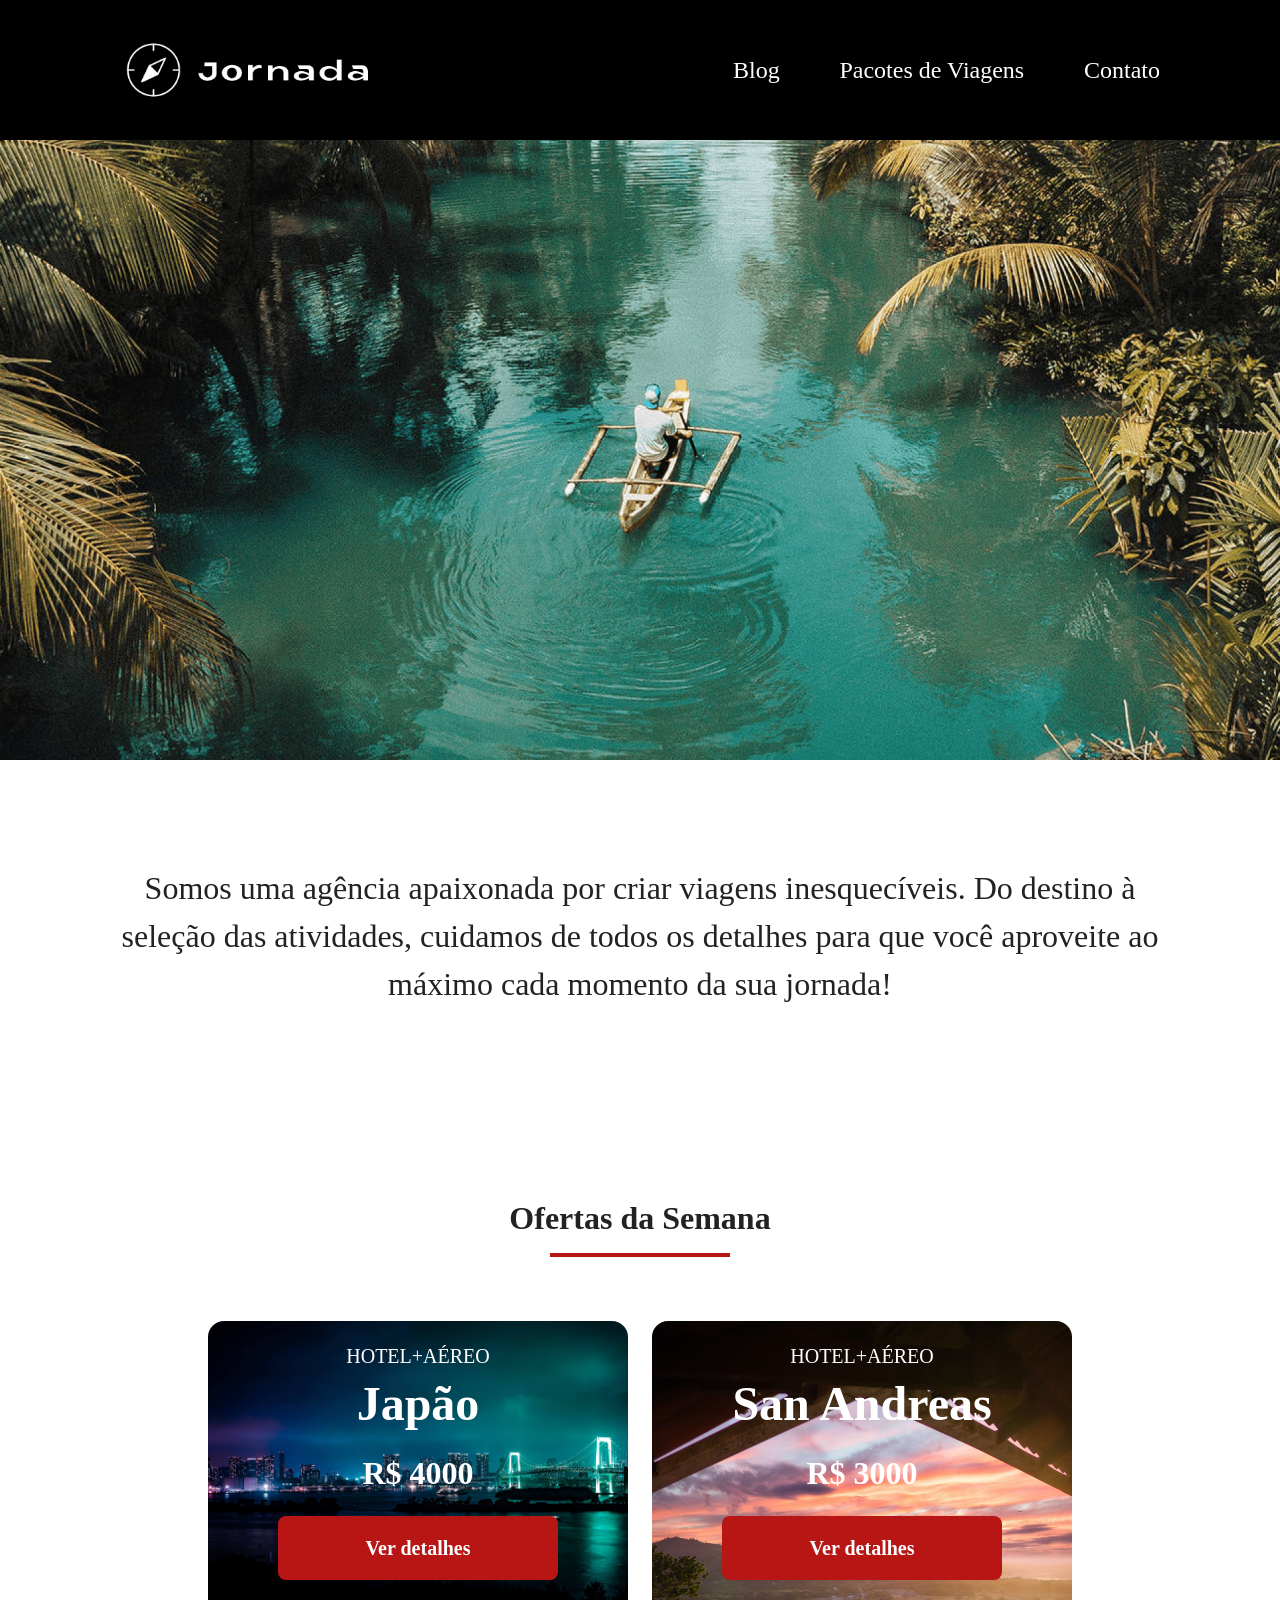
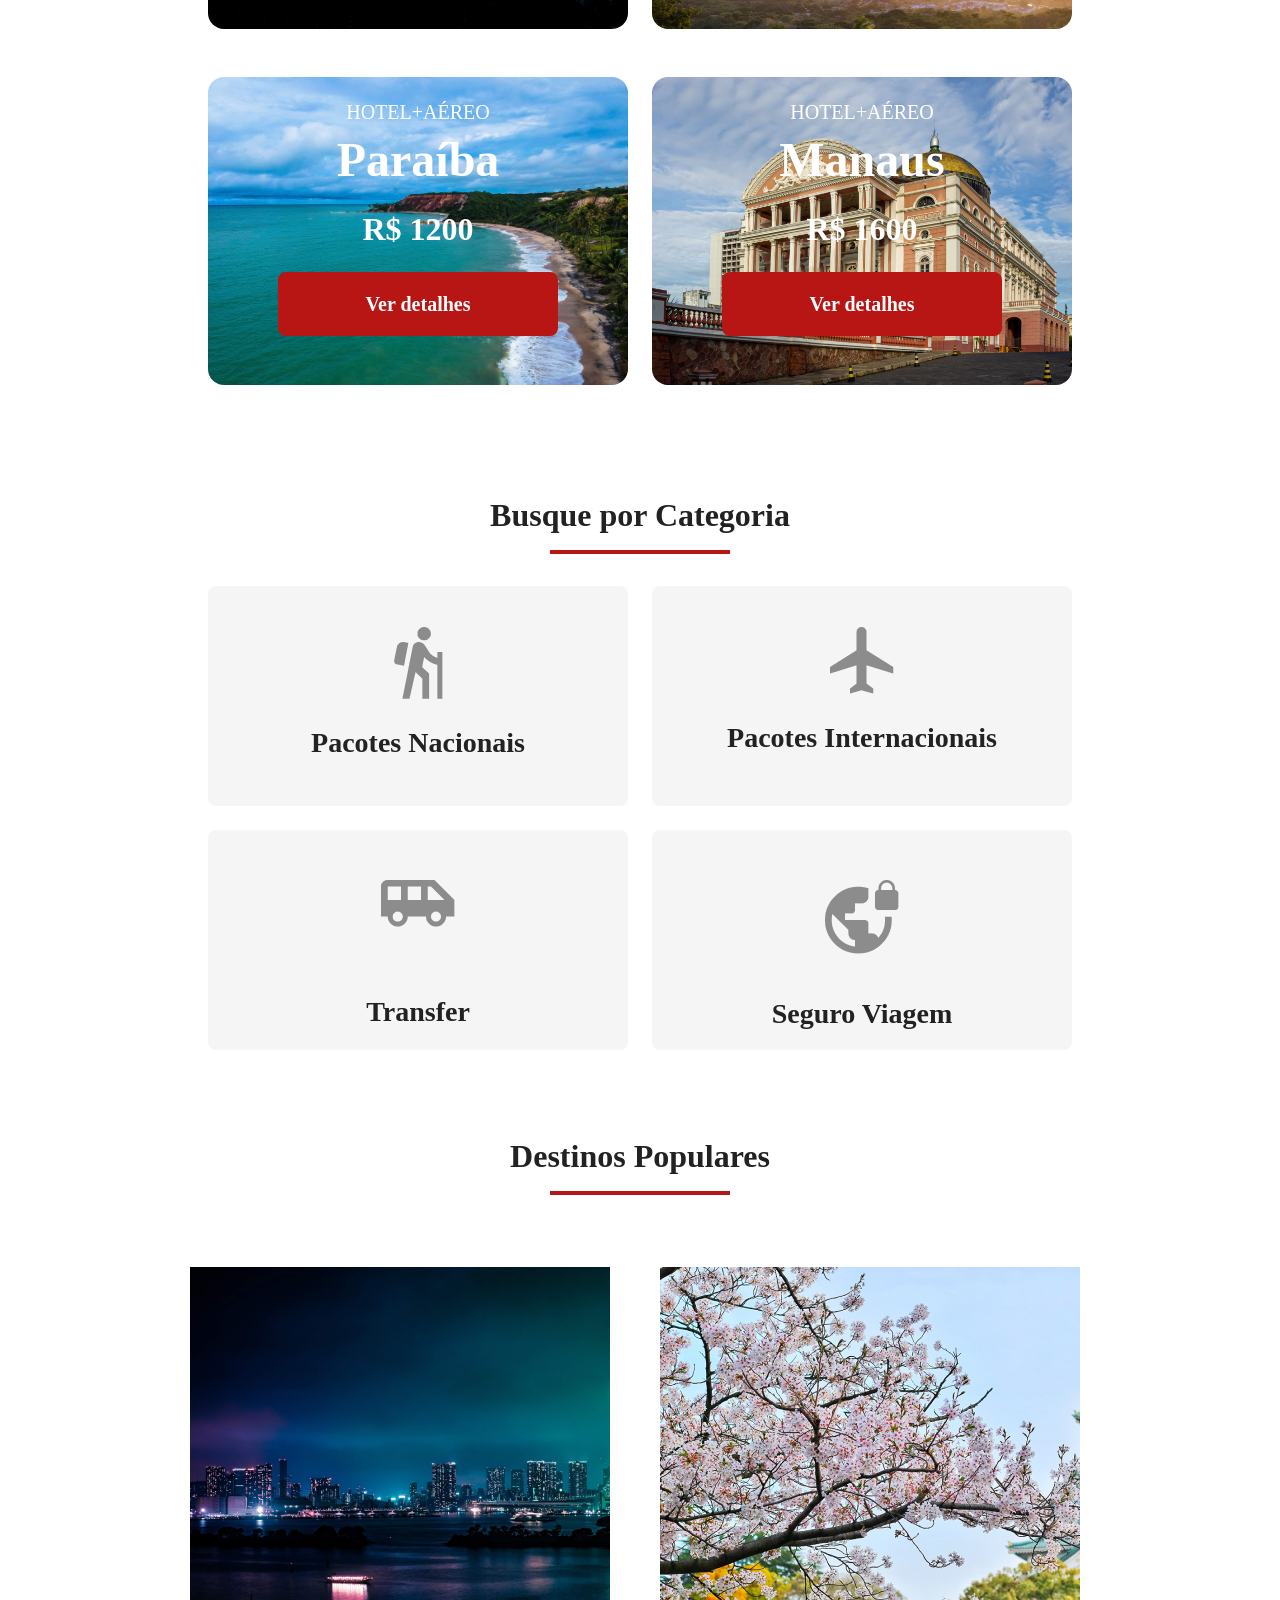
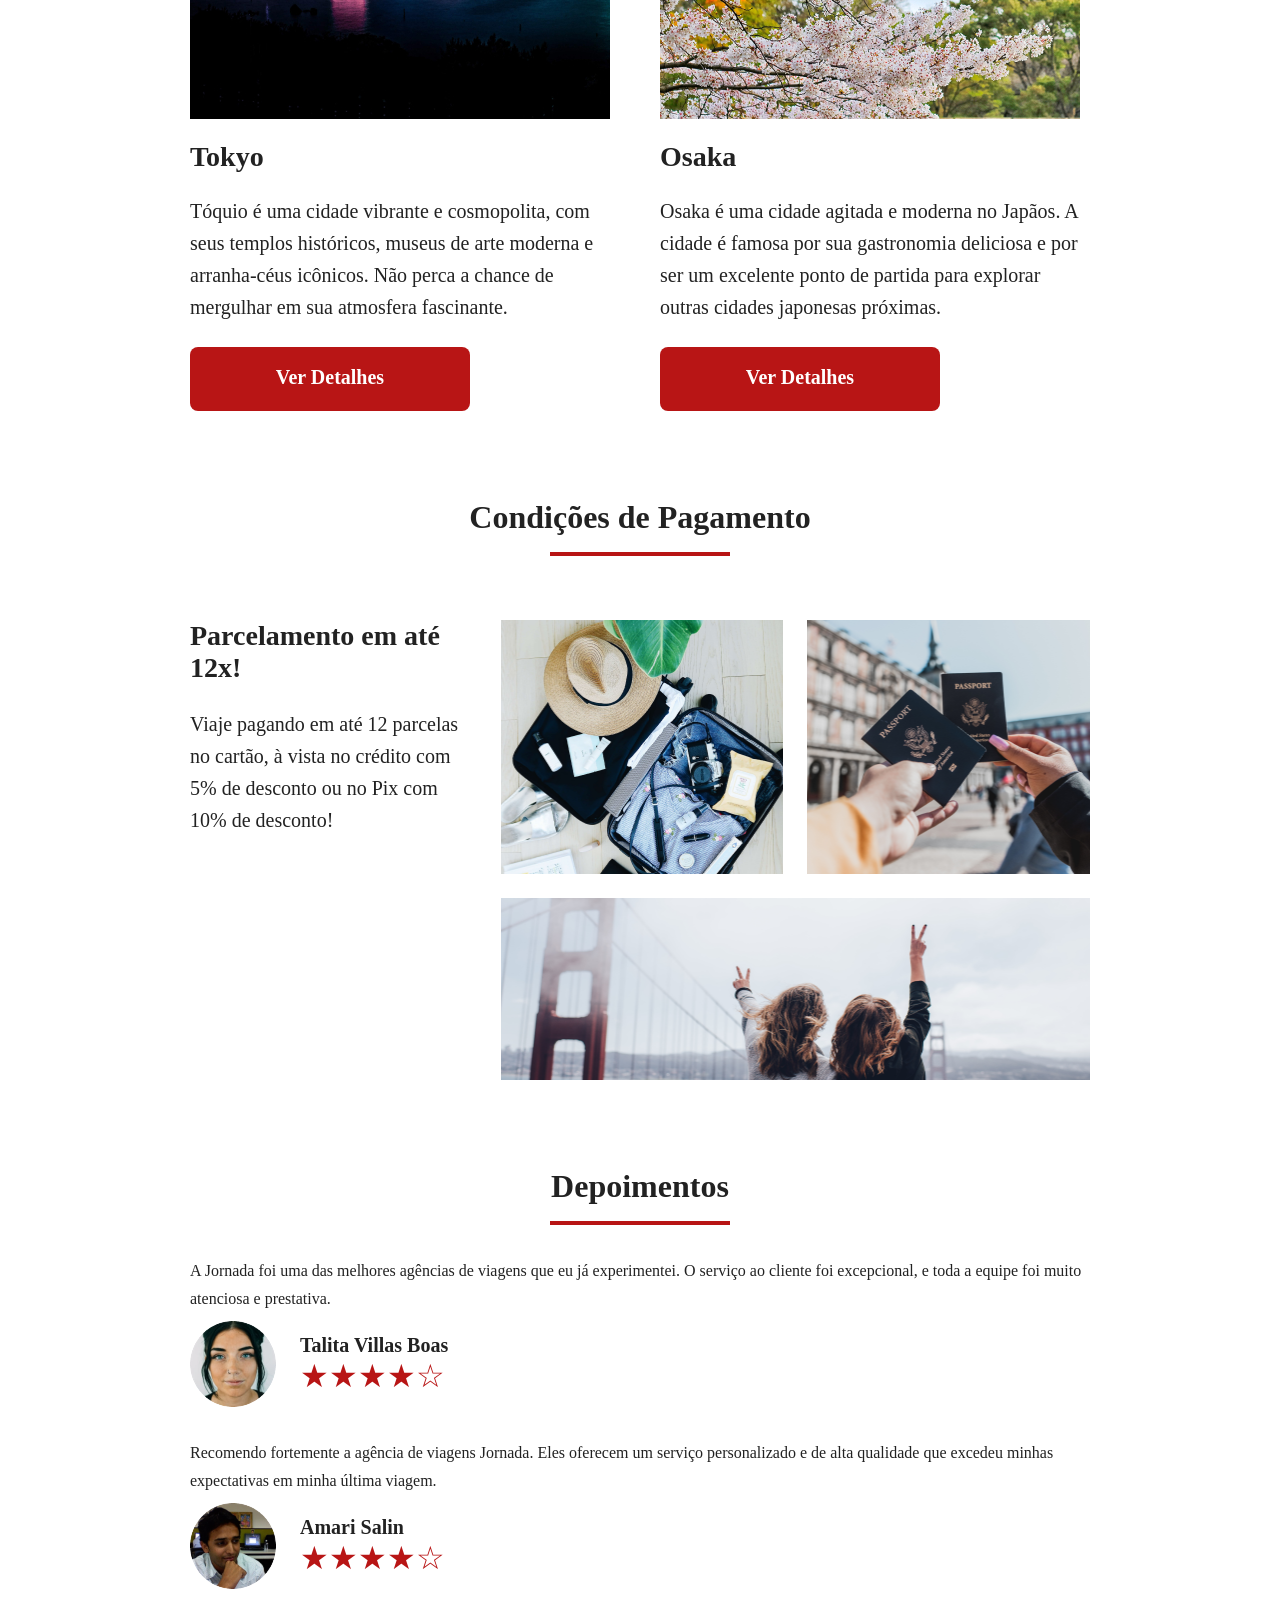
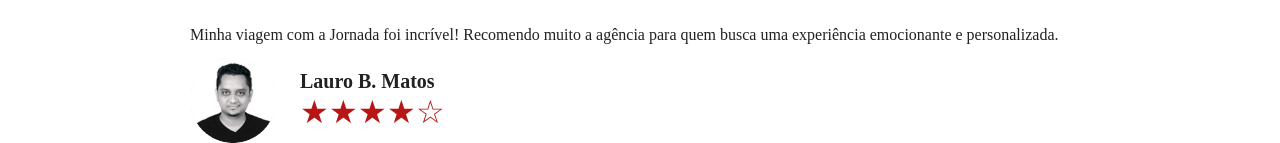
==== index.html @ d13b5e3a "Adiciona estilos" ====
<!doctype html>
<html lang="pt-br">

<head>
  <meta charset="UTF-8" />
  <meta name="viewport" content="width=device-width, initial-scale=1.0" />
  <title>Jornada Viagens</title>
  <meta name="og:title" content="Jornada Viagens" />
  <meta name="description" content="Jornada Viagens,uma agência apaixonada por criar viagens inesquecíveis" />
  <meta name="og:description" content="Jornada Viagens,uma agência apaixonada por criar viagens inesquecíveis" />
  <meta type="og:type" content="website" />
  <meta name="og:url" content="https://vgs-profissional.github.io/jornada-viagens/" />
  <!-- <meta name="og:image"
    content="https://vgs-profissional.github.io/jornada-viagens/img/Desktop-20260525T144600Z-3-001/Desktop/1%20Homepage/Destinos%20Osaka.jpg" /> -->
  <link rel="stylesheet" href="css/style.css" />
  <link rel="shortcut icon" href="./favicon.png" type="image/x-icon">
</head>

<body>
  <header class="cabecalho">
    <a href="index.html" target="_self" title="Voltar para página inicial" class="link-logo">
      <img class="img-mobile" src="favicon.png" alt="Ícone de bússola, logo da jornada viagens" />
      <img class="img-desktop" src="img/Logo-branco.png" alt="Ícone de bússola, logo da jornada viagens">
    </a>
    <div class="menu">
      <label for="input-menu">
        <img src="img/menu.png" alt="botão de menu" />
      </label>
      <input type="checkbox" id="input-menu" hidden>
      <nav>
        <ul class="lista-links">
          <li class="item-lista">
            <a href="blog.html" target="_blank" title="Acessar blog" class="links-menu">Blog</a>
          </li>
          <li class="item-lista">
            <a href="pacotes.html" target="_blank" title="Acessar pacotes de viagens" class="links-menu">Pacotes de
              Viagens</a>
          </li>
          <li class="item-lista">
            <a href="contato.html" target="_blank" title="Acessar contatos" class="links-menu">Contato</a>
          </li>
        </ul>
      </nav>
    </div>
  </header>
  <section class="hero">
    <div class="imagem-hero"></div>
    <h2 class="texto-hero">Somos uma agência apaixonada por criar viagens inesquecíveis. Do destino à seleção das
      atividades, cuidamos de
      todos os detalhes para que você aproveite ao máximo cada momento da sua jornada!</h2>
  </section>
  <section class="ofertas">
    <div class="titulo-secao">
      <h2>Ofertas da Semana</h2>
      <hr class="divisoria">
    </div>
    <div class="cards-ofertas">
      <div class="div-cards">
        <article class="card japao">
          <header>
            <p>HOTEL+AÉREO</p>
            <h3>Japão <br>
              <span>R$ 4000</span>
            </h3>
          </header>
          <footer>
            <a href="#" target="_self" title="Ir para página de detalhes do destino" class="botao">Ver detalhes</a>
          </footer>
        </article>
        <article class="card san-andreas">
          <header>
            <p>HOTEL+AÉREO</p>
            <h3>San Andreas <br>
              <span>R$ 3000</span>
            </h3>
          </header>
          <footer>
            <a href="#" target="_self" title="Ir para página de detalhes do destino" class="botao">Ver detalhes</a>
          </footer>
        </article>
      </div>
      <div class="div-cards">
        <article class="card paraiba">
          <header>
            <p>HOTEL+AÉREO</p>
            <h3>Paraíba <br>
              <span>R$ 1200</span>
            </h3>
          </header>
          <footer>
            <a href="#" target="_self" title="Ir para página de detalhes do destino" class="botao">Ver detalhes</a>
          </footer>
        </article>
        <article class="card manaus">
          <header>
            <p>HOTEL+AÉREO</p>
            <h3>Manaus <br>
              <span>R$ 1600</span>
            </h3>
          </header>
          <footer>
            <a href="#" target="_self" title="Ir para página de detalhes do destino" class="botao">Ver detalhes</a>
          </footer>
        </article>
      </div>
    </div>
  </section>
  <section class="categorias">
    <div class="titulo-secao">
      <h2>Busque por Categoria</h2>
      <hr class="divisoria">
    </div>
    <div class="botoes">
      <div>
        <a href="#" target="_self" class="botao-categoria" title="botão de buscar por categoria pacotes nacionais">
          <article class="artigo">
            <img src="img/icone-pacotes-nac.png" alt="Ícone de pessoa caminhando">
            <h3>Pacotes Nacionais</h3>
          </article>
        </a>
        <a href="#" target="_self" class="botao-categoria" title="botão de buscar por categoria pacotes Internacionais">
          <article class="artigo">
            <img src="img/icone-pacotes-int.png" alt="Ícone de avião">
            <h3>Pacotes Internacionais</h3>
          </article>
        </a>
      </div>
      <div>
        <a href="#" target="_self" class="botao-categoria" title="botão de buscar por categoria transferências">
          <article class="artigo linha-unica transfer">
            <img src="img/icone-transfer.png" alt="Ícone de um carro">
            <h3>Transfer</h3>
          </article>
        </a>
        <a href="#" target="_self" class="botao-categoria" title="botão de buscar por categoria seguros de viagem">
          <article class="artigo linha-unica seguro">
            <img src="img/icone-seguro.png" alt="Ícone de globo com um cadeado acima">
            <h3>Seguro Viagem</h3>
          </article>
        </a>
      </div>
    </div>
  </section>
  <section class="destinos">
    <div class="titulo-secao">
      <h2>Destinos Populares</h2>
      <hr class="divisoria">
    </div>
    <div class="div-linha">
      <article class="destino-artigos tokyo">
        <header>
          <div class="imagem-destino primeiro"></div>
          <h4 class="titulo-conteudo">Tokyo</h4>
        </header>
        <p class="texto-conteudo">
          Tóquio é uma cidade vibrante e cosmopolita, com seus templos históricos, museus de arte moderna e arranha-céus
          icônicos. Não perca a chance de mergulhar em sua atmosfera fascinante.
        </p>
        <footer class="footer-destino">
          <a href="#" target="_self" title="Ver detalhes do destino Tóquio" class="botao">Ver Detalhes</a>
        </footer>
      </article>
      <article class="destino-artigos osaka">
        <header>
          <div class="imagem-destino segundo"></div>
          <h4 class="titulo-conteudo">Osaka</h4>
        </header>
        <p class="texto-conteudo">
          Osaka é uma cidade agitada e moderna no Japãos. A cidade é famosa por sua gastronomia deliciosa e por ser um
          excelente ponto de partida para explorar outras cidades japonesas próximas.
        </p>
        <footer class="footer-destino">
          <a href="#" target="_self" title="Ver detalhes do destino Osaka" class="botao">Ver Detalhes</a>
        </footer>
      </article>
    </div>
  </section>
  <section class="pagamentos">
    <div class="titulo-secao">
      <h2>Condições de Pagamento</h2>
      <hr class="divisoria">
    </div>
    <div class="conteudo-secao">
      <div class="container-flex">
        <div class="conteudo-texto">
          <article>
            <h3 class="titulo-conteudo">Parcelamento em até 12x!</h3>
            <p class="texto-conteudo">Viaje pagando em até 12 parcelas no cartão, à vista no crédito com 5% de desconto
              ou
              no Pix com 10% de
              desconto! </p>
          </article>
        </div>
        <div class="conteudo-imagem">
          <div class="imagem mala"></div>
          <div class="imagem passaporte"></div>
          <div class="imagem pessoas"></div>
        </div>
      </div>
    </div>
  </section>
  <section class="depoimentos">
    <div class="titulo-secao">
      <h2>Depoimentos</h2>
      <hr class="divisoria">
    </div>
    <div class="div-flex">
      <article class="comentarios">
        <header class="comentario-cliente">
          <p class="testemunho">A Jornada foi uma das melhores agências de viagens que eu já experimentei. O serviço ao
            cliente foi
            excepcional, e toda a equipe foi muito atenciosa e prestativa.</p>
        </header>
        <footer class="perfil">
          <img src="img/foto-usuario-1.png" alt="Imagem de perfil d cliente ">
          <div>
            <h4 class="usuario-nome">Talita Villas Boas</h4>
            <div class="nota">
              <span>&#9733;&#9733;&#9733;&#9733;&#9734;</span>
            </div>
          </div>
        </footer>
      </article>
      <article class="comentarios meio">
        <header class="comentario-cliente">
          <p class="testemunho">Recomendo fortemente a agência de viagens Jornada. Eles oferecem um serviço
            personalizado
            e de alta qualidade que excedeu minhas expectativas em minha última viagem.</p>
        </header>
        <footer class="perfil">
          <img src="img/foto-usuario-2.png" alt="Imagem de perfil d cliente ">
          <div>
            <h4 class="usuario-nome">Amari Salin</h4>
            <div class="nota">
              <span>&#9733;&#9733;&#9733;&#9733;&#9734;</span>
            </div>
          </div>
        </footer>
      </article>
      <article class="comentarios">
        <header class="comentario-cliente">
          <p class="testemunho">Minha viagem com a Jornada foi incrível! Recomendo muito a agência para quem busca uma
            experiência emocionante e personalizada.</p>
        </header>
        <footer class="perfil">
          <img src="img/foto-usuario-3.png" alt="Imagem de perfil d cliente ">
          <div>
            <h4 class="usuario-nome">Lauro B. Matos</h4>
            <div class="nota">
              <span>&#9733;&#9733;&#9733;&#9733;&#9734;</span>
            </div>
          </div>
    </div>
    </footer>
    </article>
  </section>
</body>

</html>
---- css/style.css ----
@import url(global.css);
@import url(header.css);
@import url(hero.css);
@import url(oferrs.css);
@import url(categories.css);
@import url(destiny.css);
@import url(payments.css);
@import url(testimonial.css);
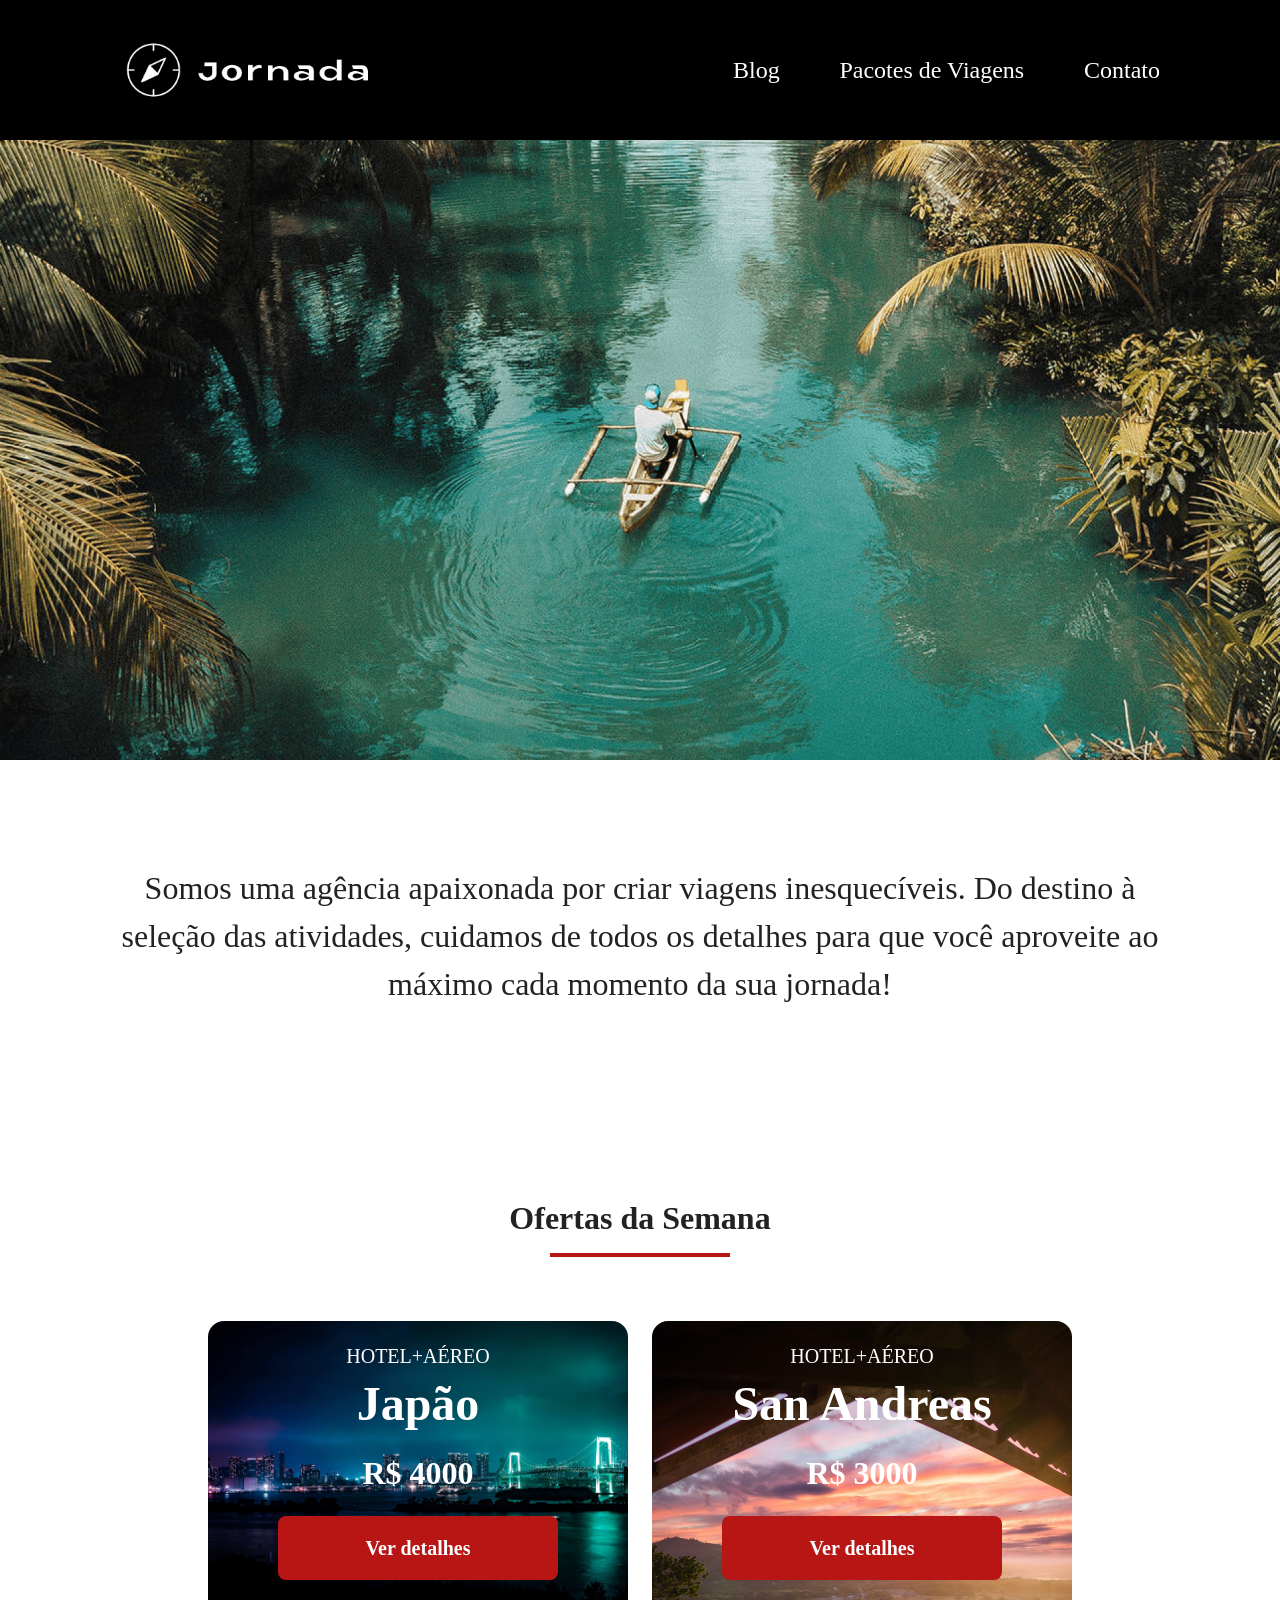
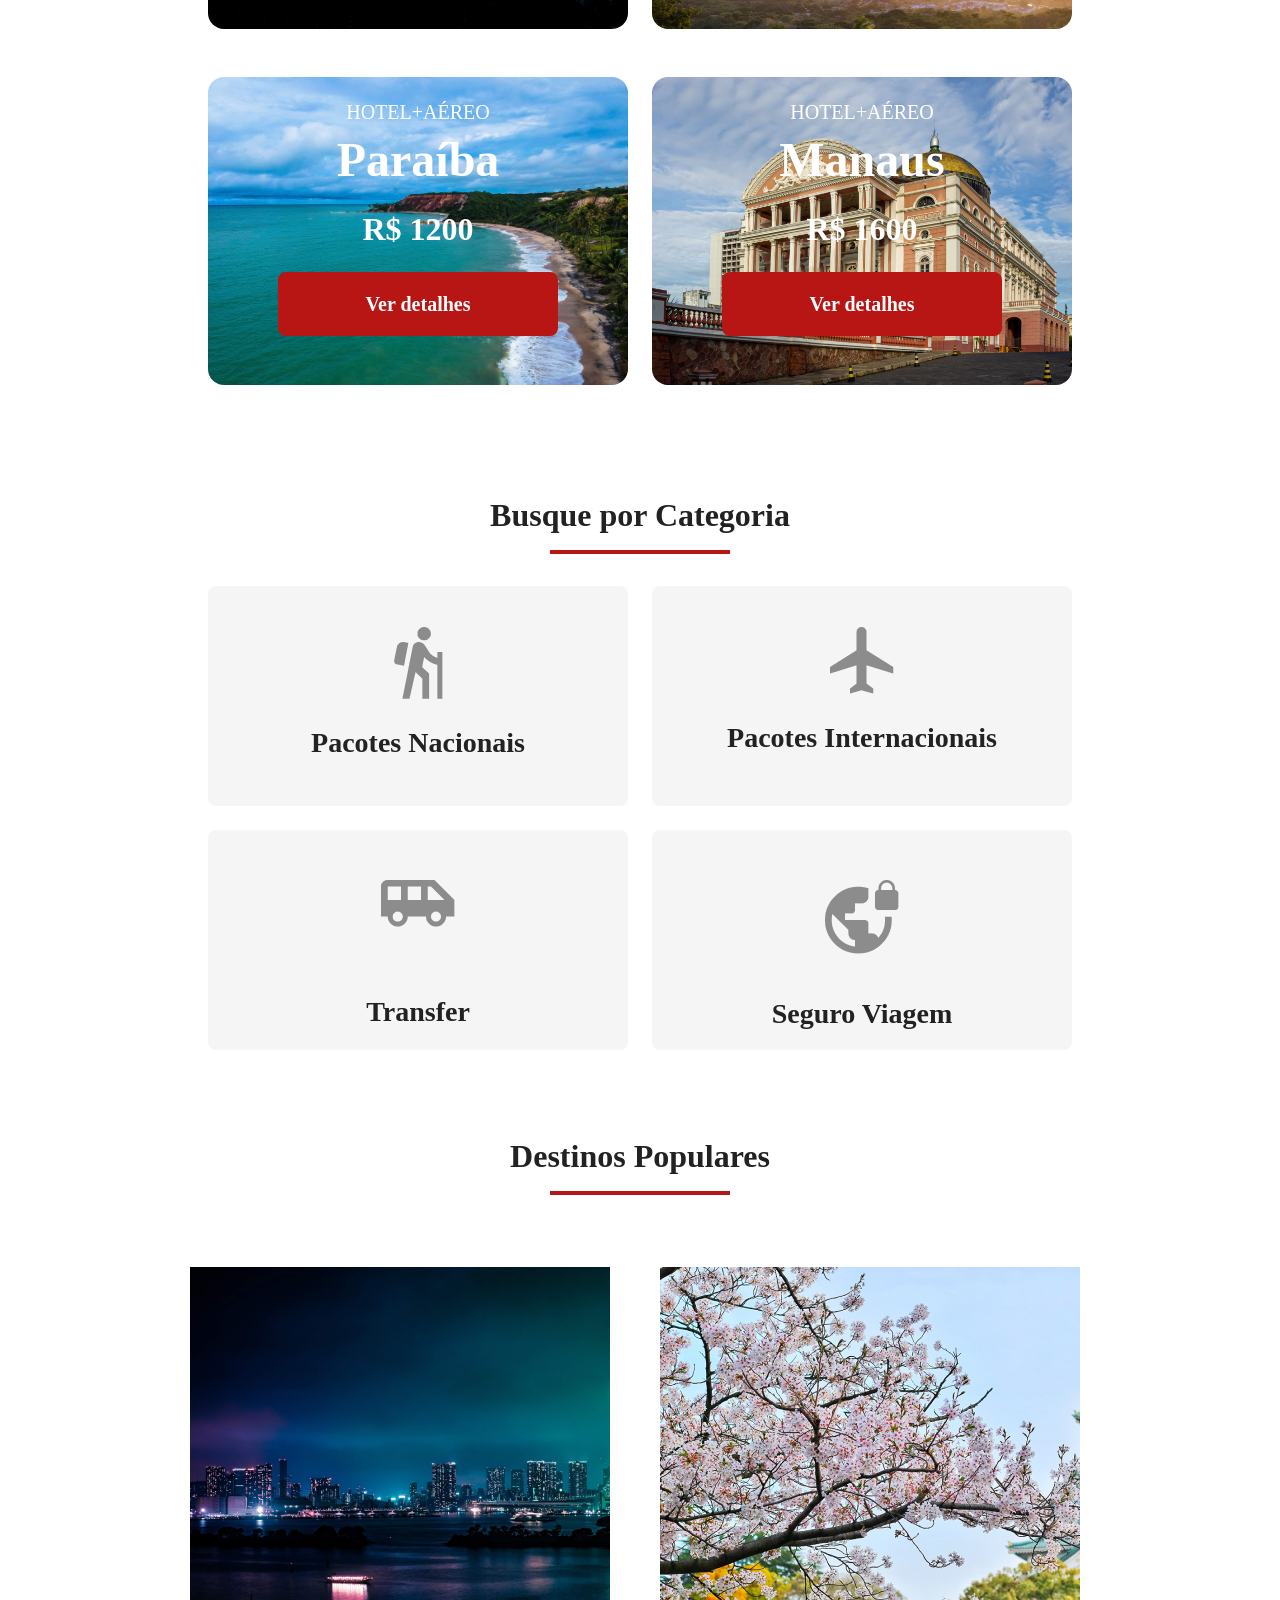
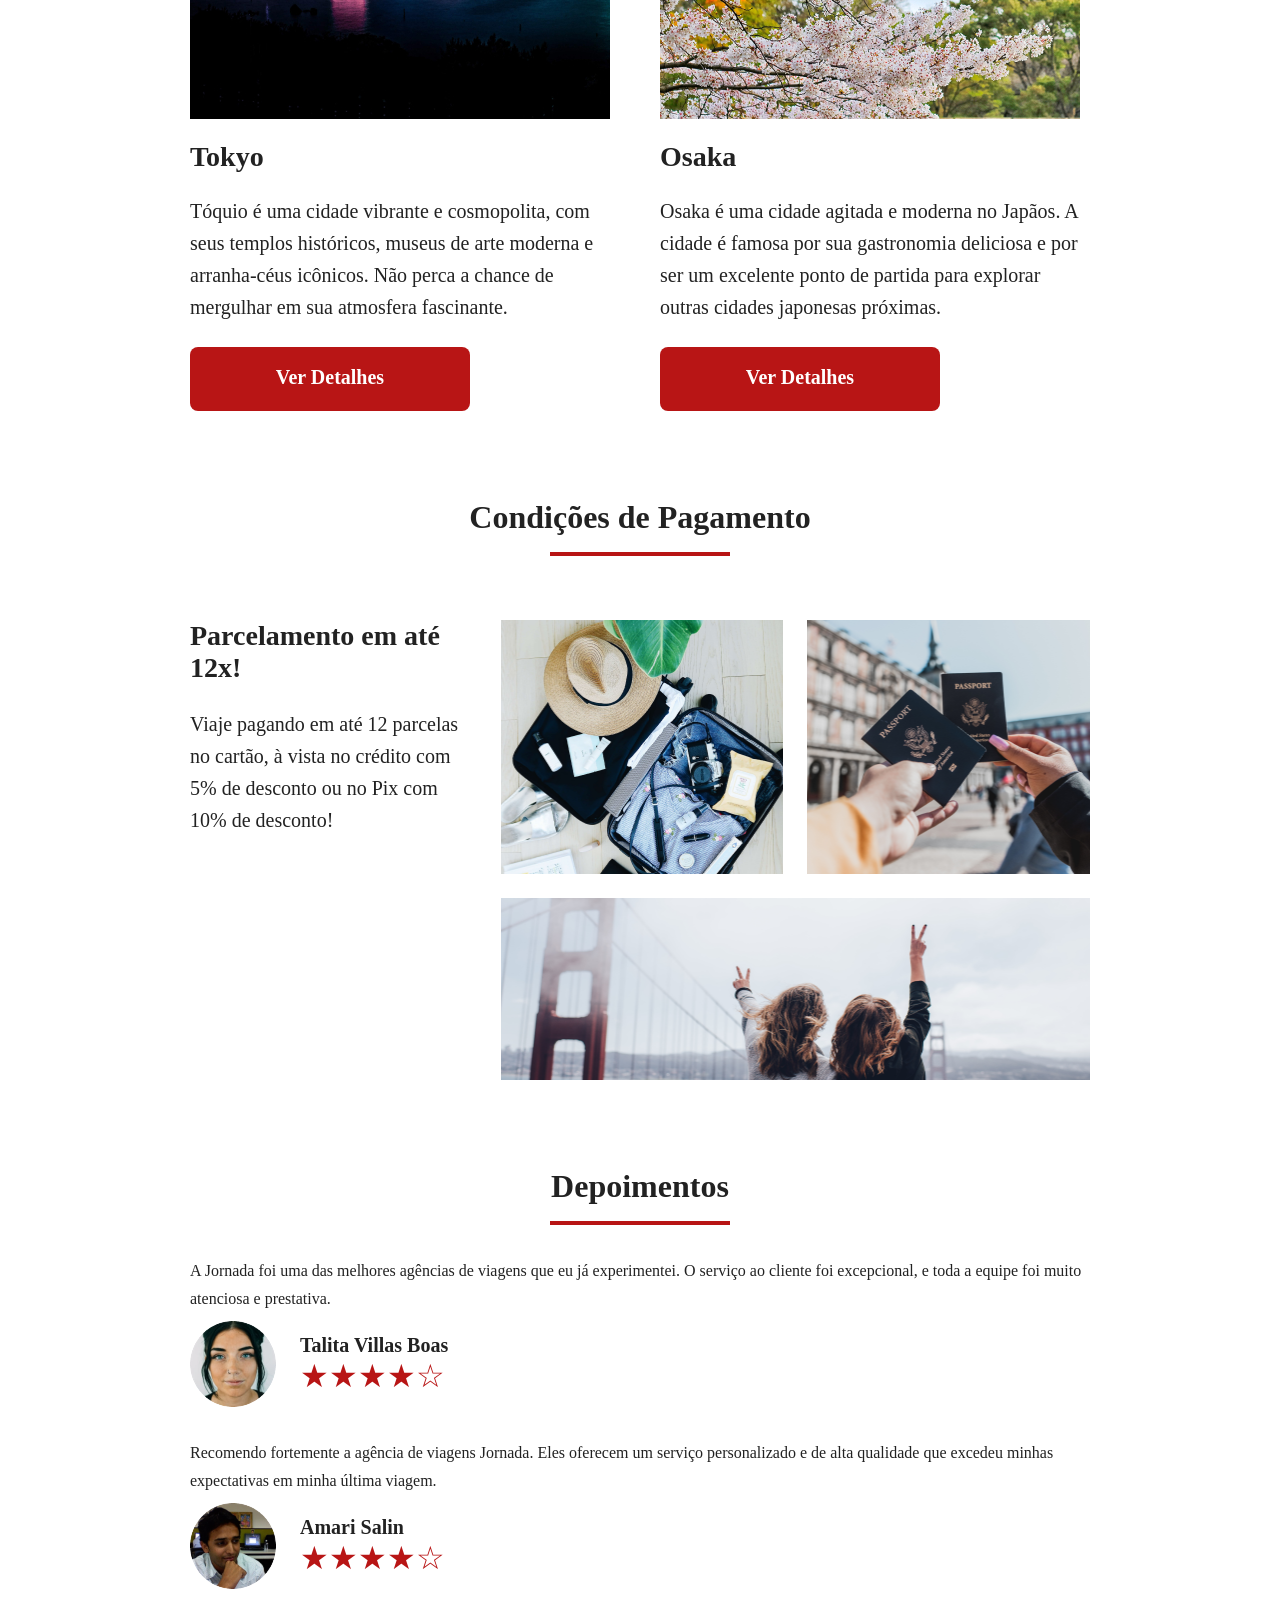
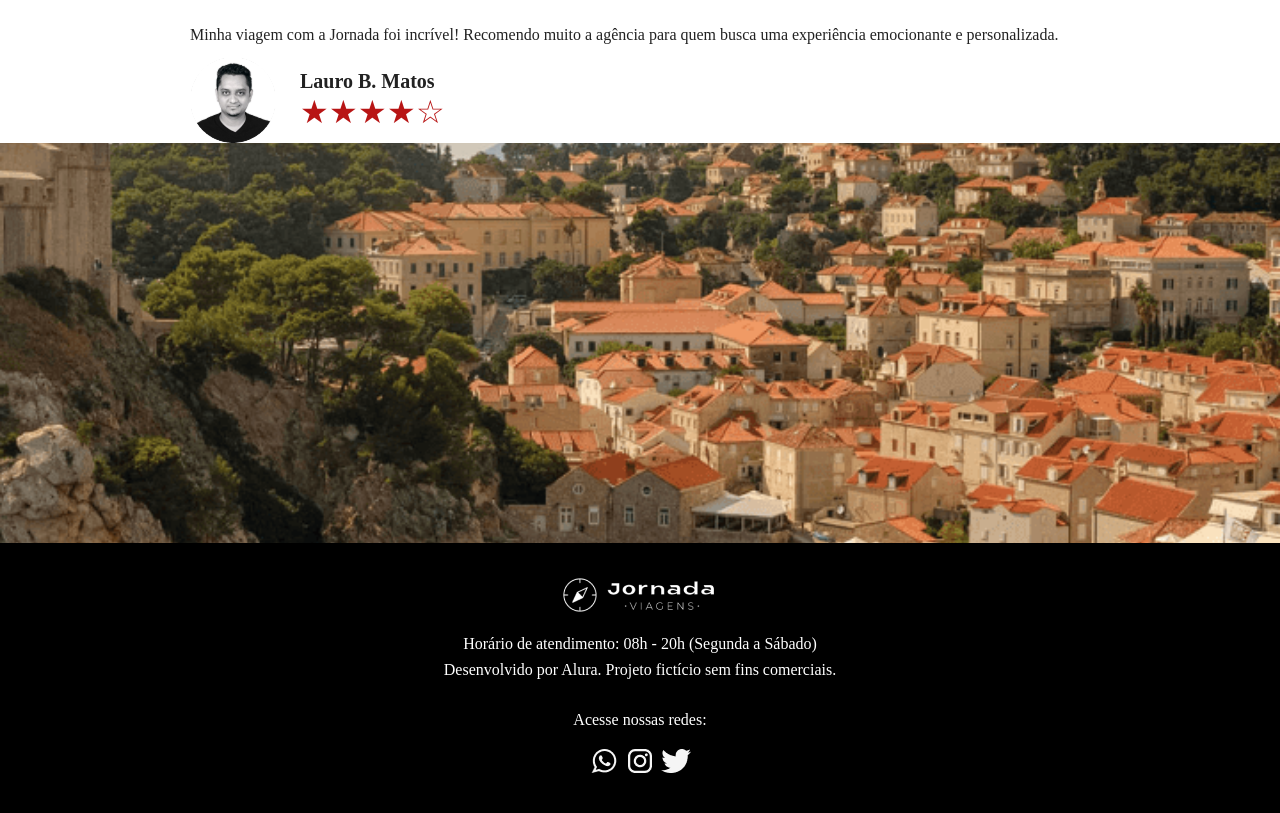
==== commit f577dd23: "Layout mobile terminado" ====
--- a/index.html
+++ b/index.html
@@ -10,8 +10,7 @@
   <meta name="og:description" content="Jornada Viagens,uma agência apaixonada por criar viagens inesquecíveis" />
   <meta type="og:type" content="website" />
   <meta name="og:url" content="https://vgs-profissional.github.io/jornada-viagens/" />
-  <!-- <meta name="og:image"
-    content="https://vgs-profissional.github.io/jornada-viagens/img/Desktop-20260525T144600Z-3-001/Desktop/1%20Homepage/Destinos%20Osaka.jpg" /> -->
+
   <link rel="stylesheet" href="css/style.css" />
   <link rel="shortcut icon" href="./favicon.png" type="image/x-icon">
 </head>
@@ -254,6 +253,24 @@
     </footer>
     </article>
   </section>
+  <footer>
+    <div class="banner-rodape"></div>
+    <div class="rodape">
+      <img class="logo-rodape" src="img/Logo-branco-com-tagline-p.png" alt="Logo da Jornada Viagens">
+      <p class="texto-rodape horario">Horário de atendimento: 08h - 20h (Segunda a Sábado)</p>
+      <p class="texto-rodape alura">Desenvolvido por Alura. Projeto fictício sem fins comerciais.</p>
+      <p class="texto-rodape redes">Acesse nossas redes:</p>
+      <a class="link-redes" href="#" target="_self" title="Rede social Whatsapp">
+        <img src="img/Whatsapp.png" alt="Ícone do Whatsapp">
+      </a>
+      <a class="link-redes" href="#" target="_self" title="Rede social Instagram">
+        <img src="img/Instragam.png" alt="Ícone do Insatgram">
+      </a>
+      <a class="link-redes" href="#" target="_self" title="Rede social Twitter">
+        <img src="img/Twiter.png" alt="Ícone do Twitter">
+      </a>
+    </div>
+  </footer>
 </body>
 
 </html>
--- a/css/style.css
+++ b/css/style.css
@@ -5,4 +5,5 @@
 @import url(categories.css);
 @import url(destiny.css);
 @import url(payments.css);
-@import url(testimonial.css);+@import url(testimonial.css);
+@import url(footer.css);
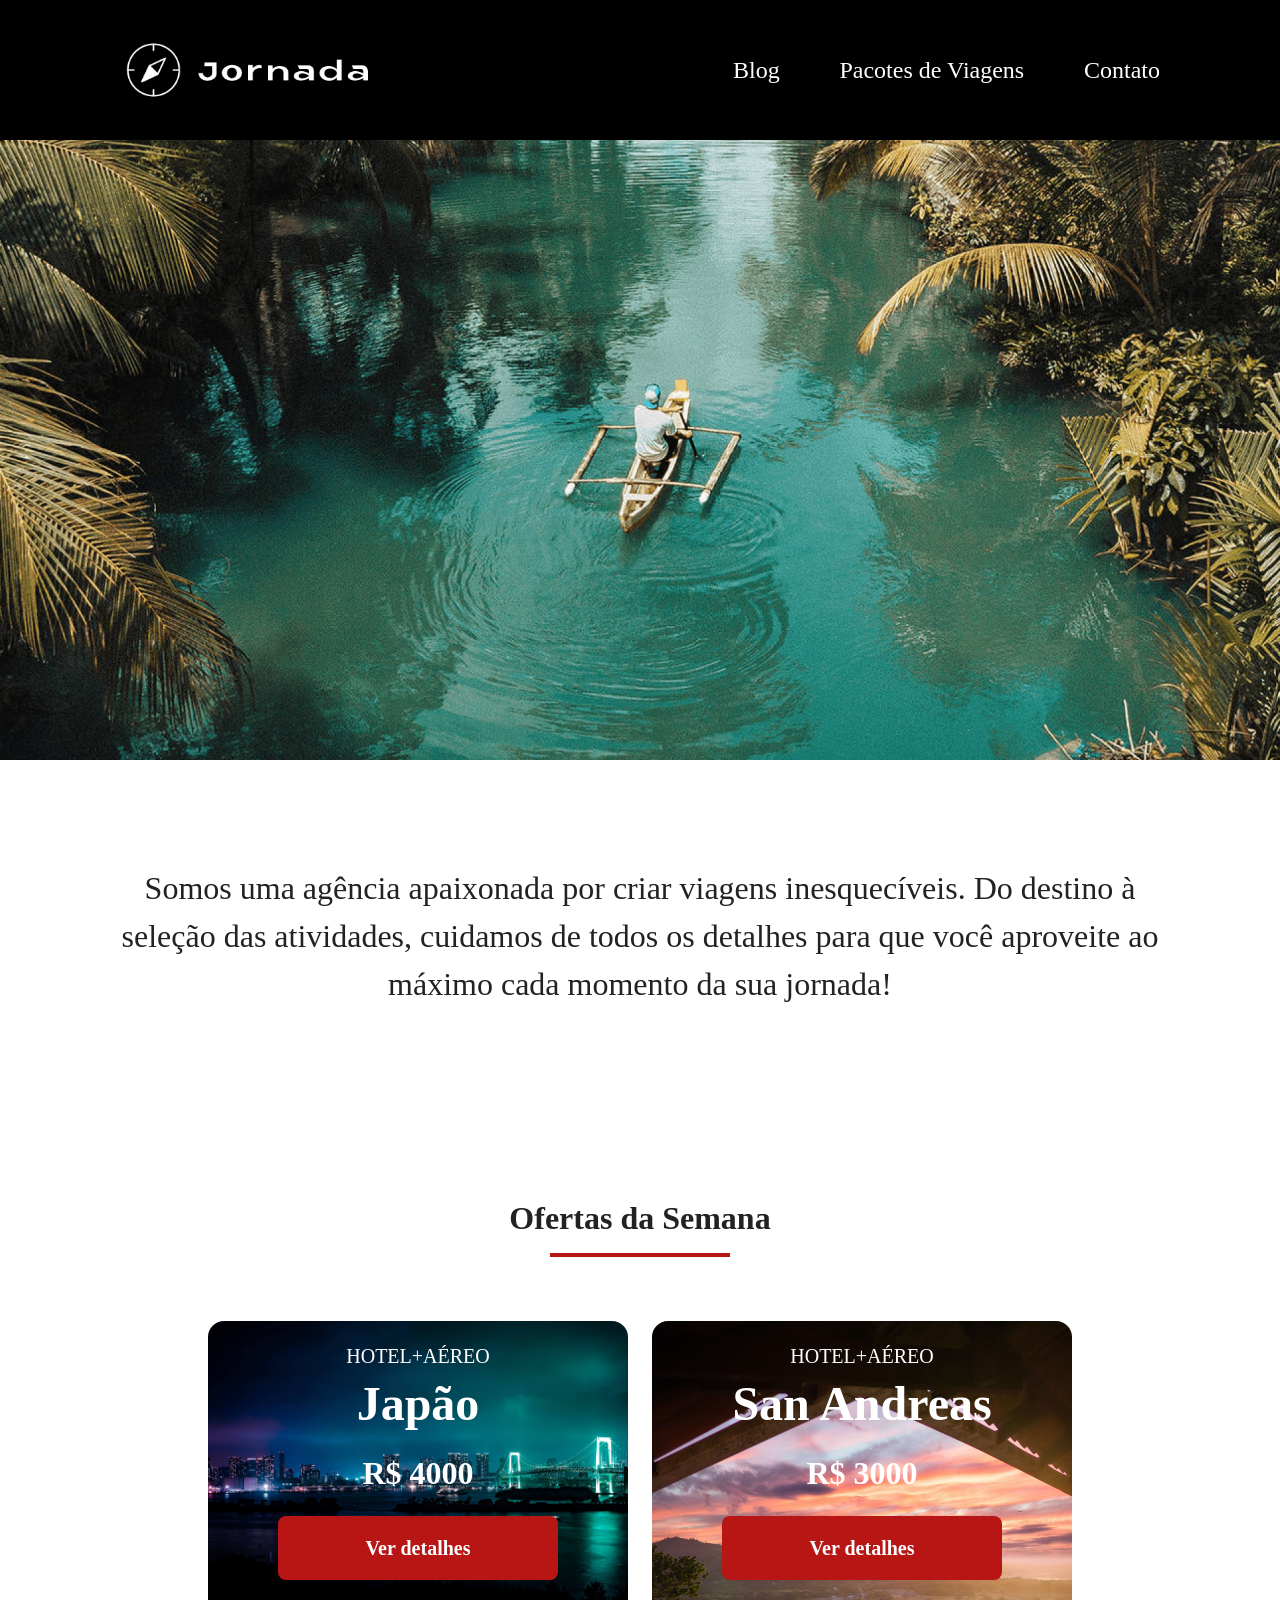
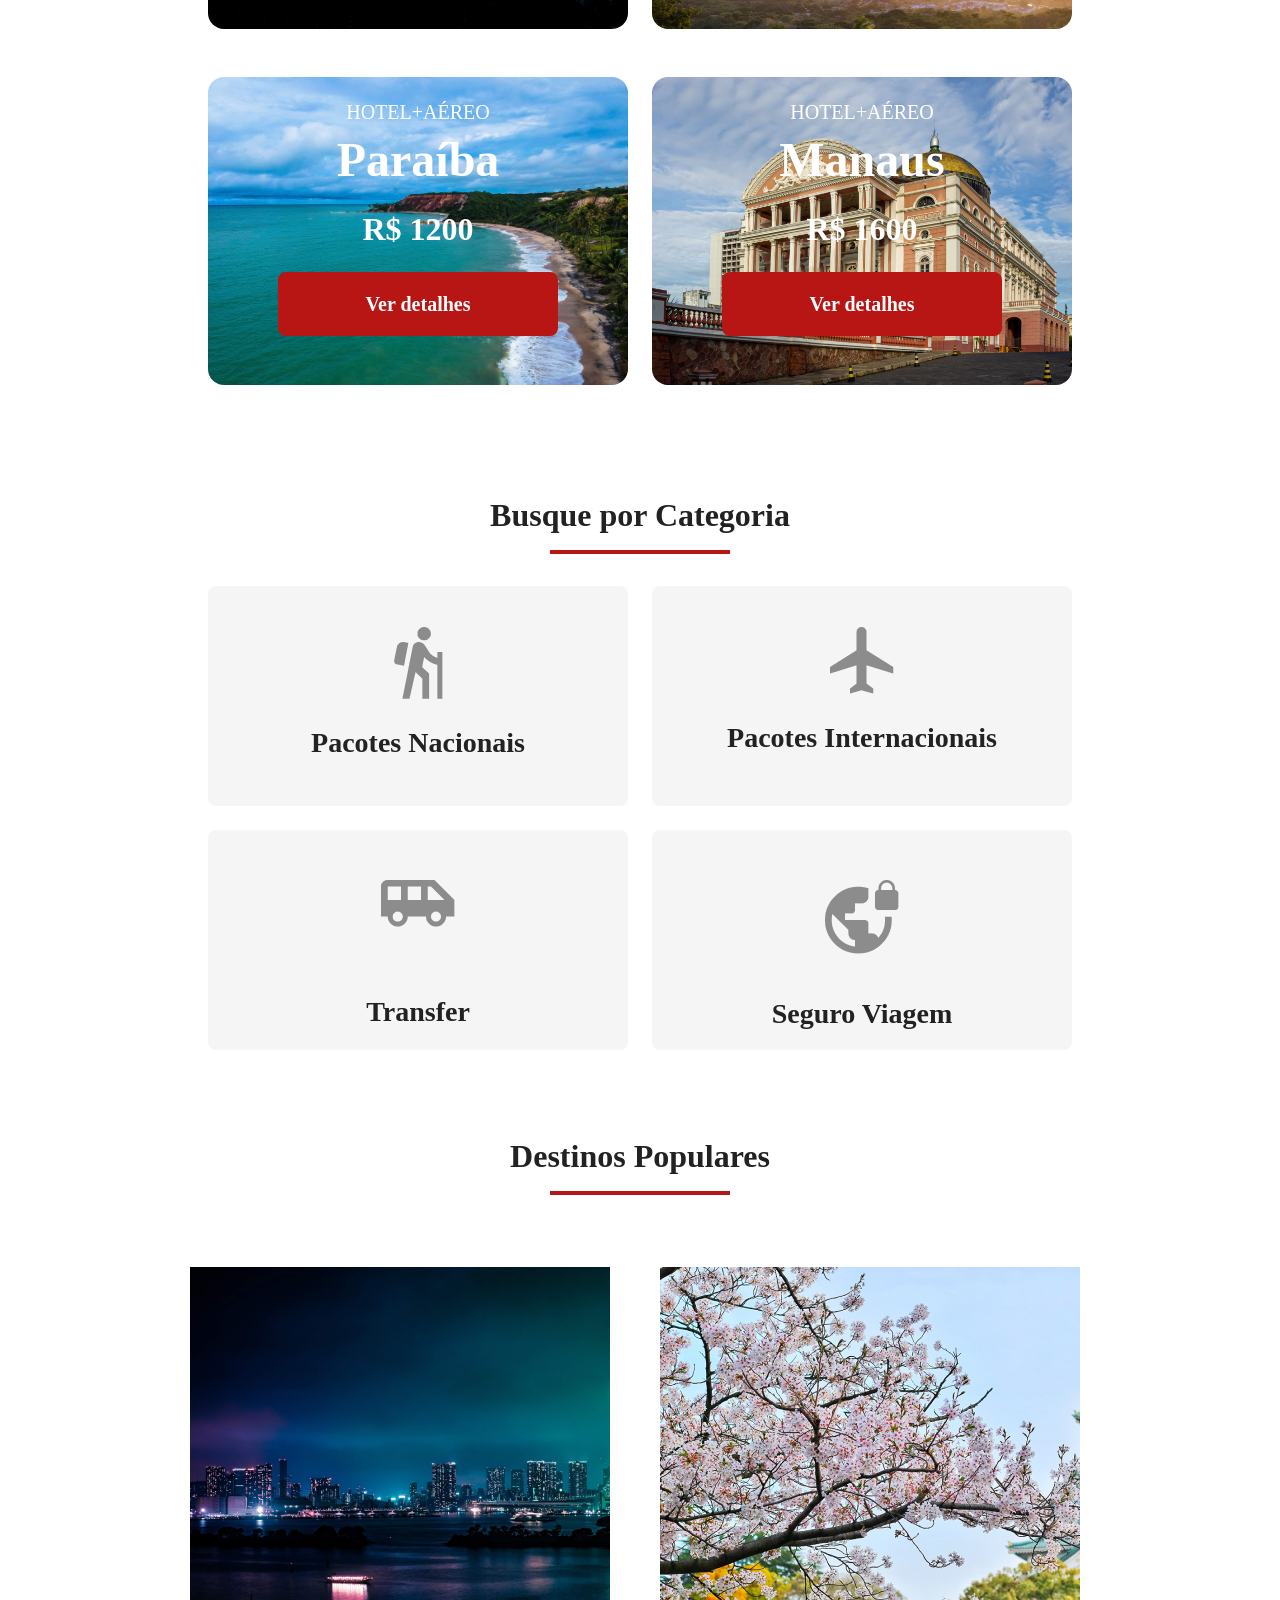
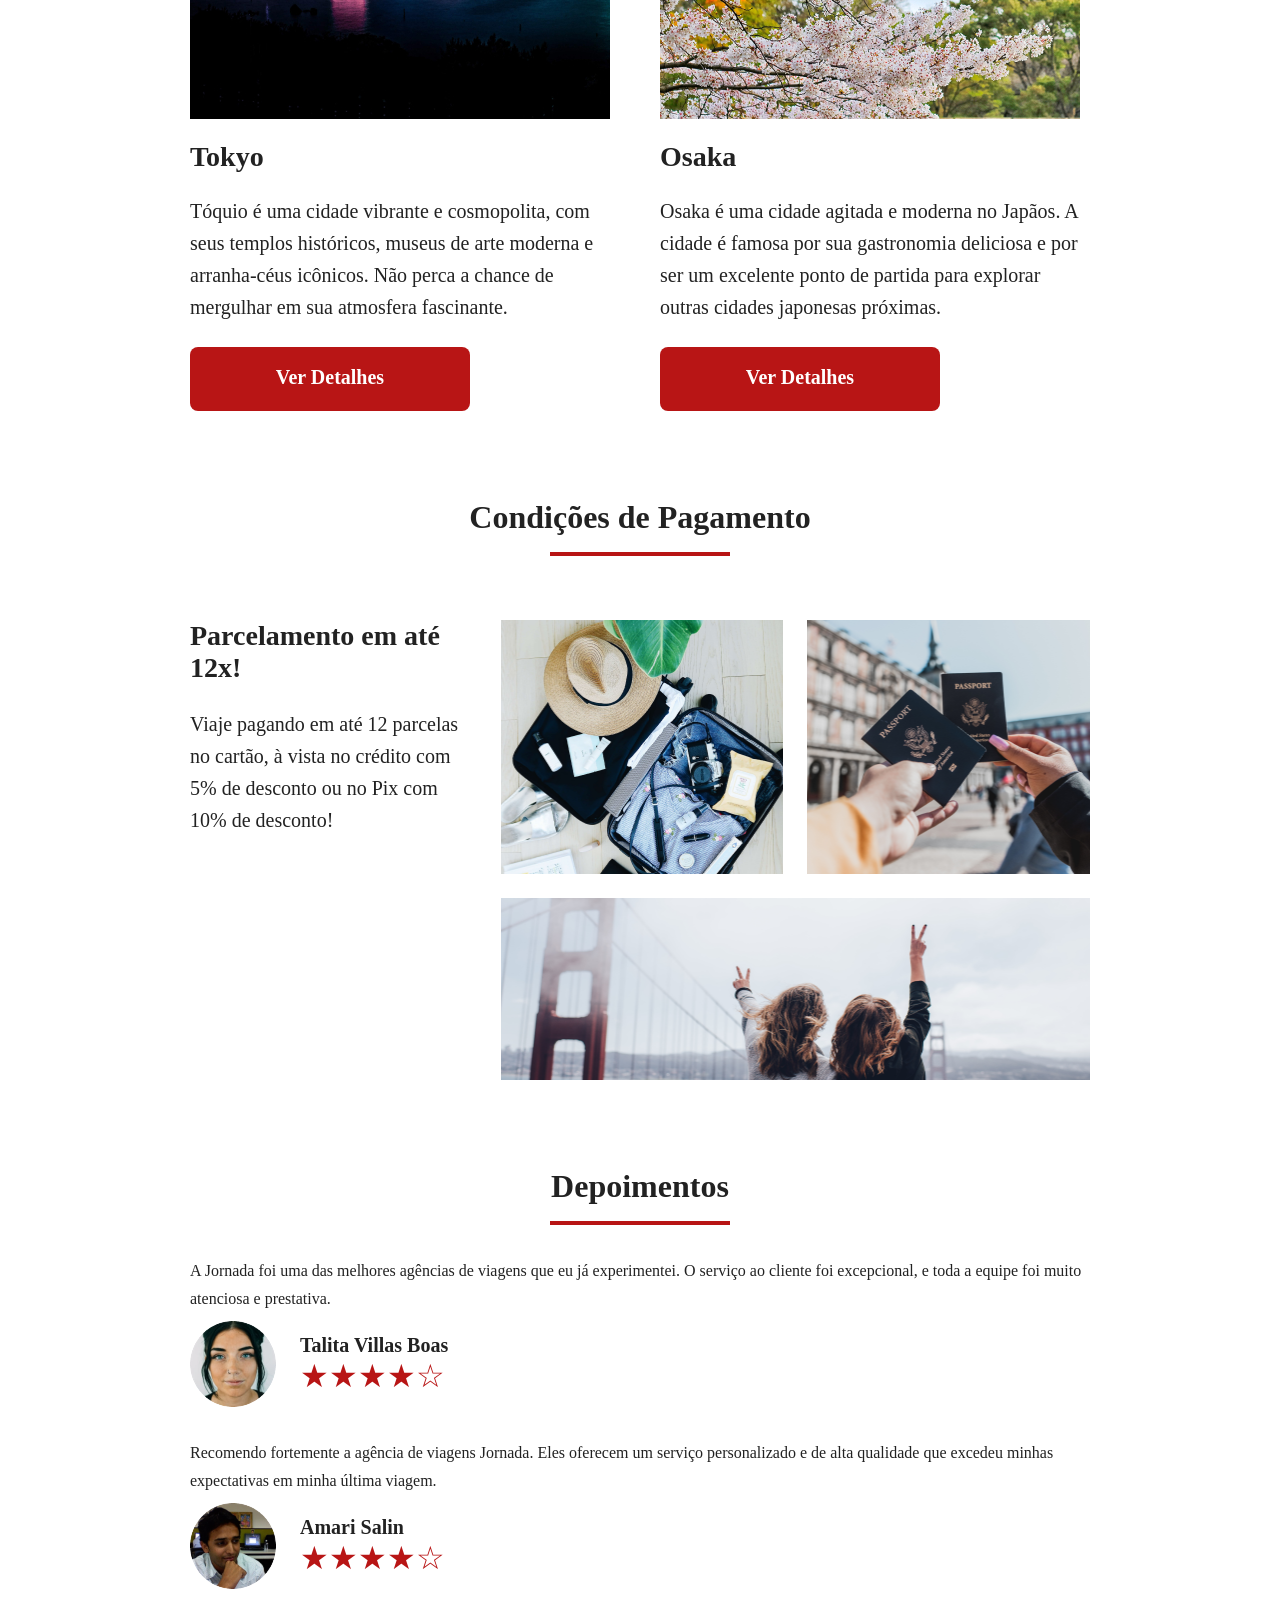
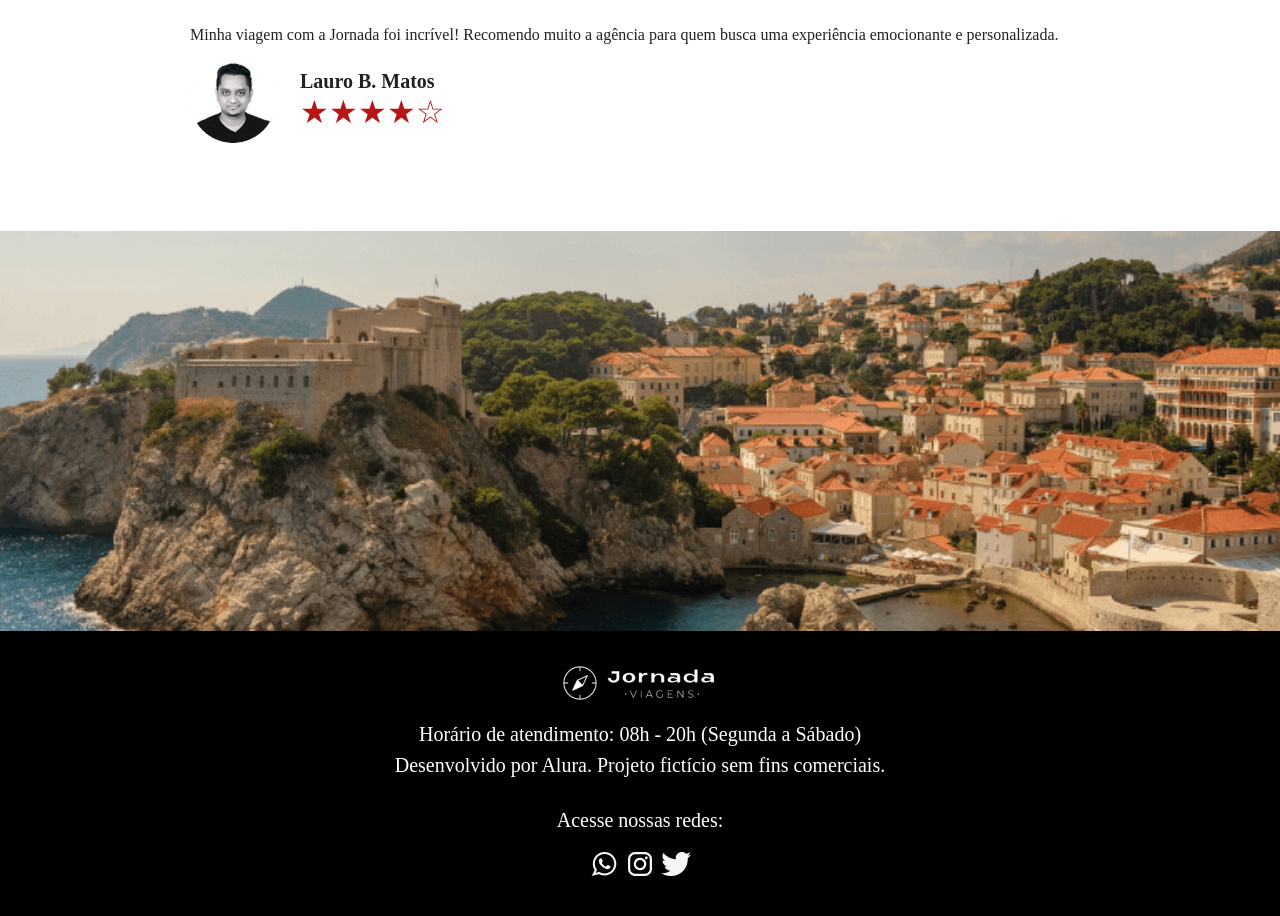
==== commit 5b27bcbd: "Alinhamentos nos testemunhos e footer adicionados para varios tamanhos de tela" ====
--- a/index.html
+++ b/index.html
@@ -256,19 +256,23 @@
   <footer>
     <div class="banner-rodape"></div>
     <div class="rodape">
-      <img class="logo-rodape" src="img/Logo-branco-com-tagline-p.png" alt="Logo da Jornada Viagens">
-      <p class="texto-rodape horario">Horário de atendimento: 08h - 20h (Segunda a Sábado)</p>
-      <p class="texto-rodape alura">Desenvolvido por Alura. Projeto fictício sem fins comerciais.</p>
-      <p class="texto-rodape redes">Acesse nossas redes:</p>
-      <a class="link-redes" href="#" target="_self" title="Rede social Whatsapp">
-        <img src="img/Whatsapp.png" alt="Ícone do Whatsapp">
-      </a>
-      <a class="link-redes" href="#" target="_self" title="Rede social Instagram">
-        <img src="img/Instragam.png" alt="Ícone do Insatgram">
-      </a>
-      <a class="link-redes" href="#" target="_self" title="Rede social Twitter">
-        <img src="img/Twiter.png" alt="Ícone do Twitter">
-      </a>
+      <div class="div-horario">
+        <img class="logo-rodape" src="img/Logo-branco-com-tagline-p.png" alt="Logo da Jornada Viagens">
+        <p class="texto-rodape horario">Horário de atendimento: 08h - 20h (Segunda a Sábado)</p>
+        <p class="texto-rodape alura">Desenvolvido por Alura. Projeto fictício sem fins comerciais.</p>
+      </div>
+      <div>
+        <p class="texto-rodape redes">Acesse nossas redes:</p>
+        <a class="link-redes" href="#" target="_self" title="Rede social Whatsapp">
+          <img src="img/Whatsapp.png" alt="Ícone do Whatsapp">
+        </a>
+        <a class="link-redes" href="#" target="_self" title="Rede social Instagram">
+          <img src="img/Instragam.png" alt="Ícone do Insatgram">
+        </a>
+        <a class="link-redes" href="#" target="_self" title="Rede social Twitter">
+          <img src="img/Twiter.png" alt="Ícone do Twitter">
+        </a>
+      </div>
     </div>
   </footer>
 </body>
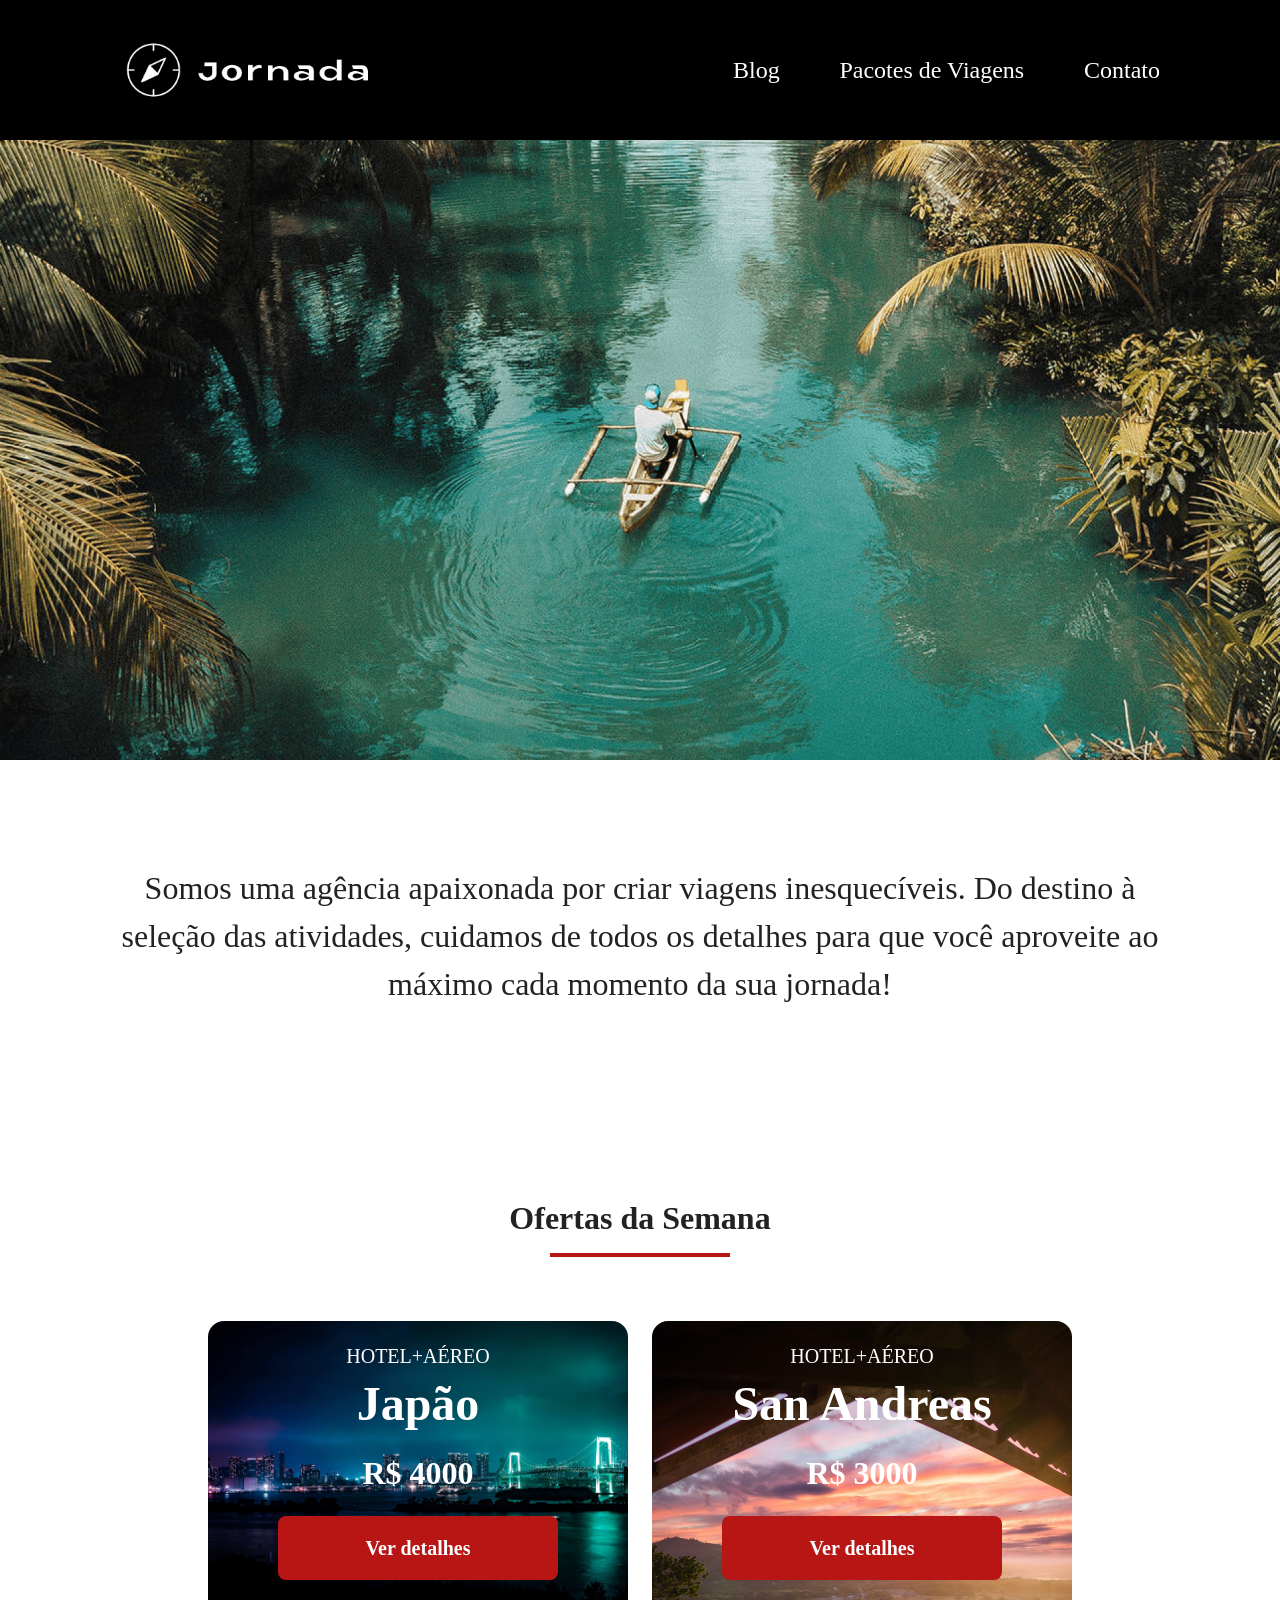
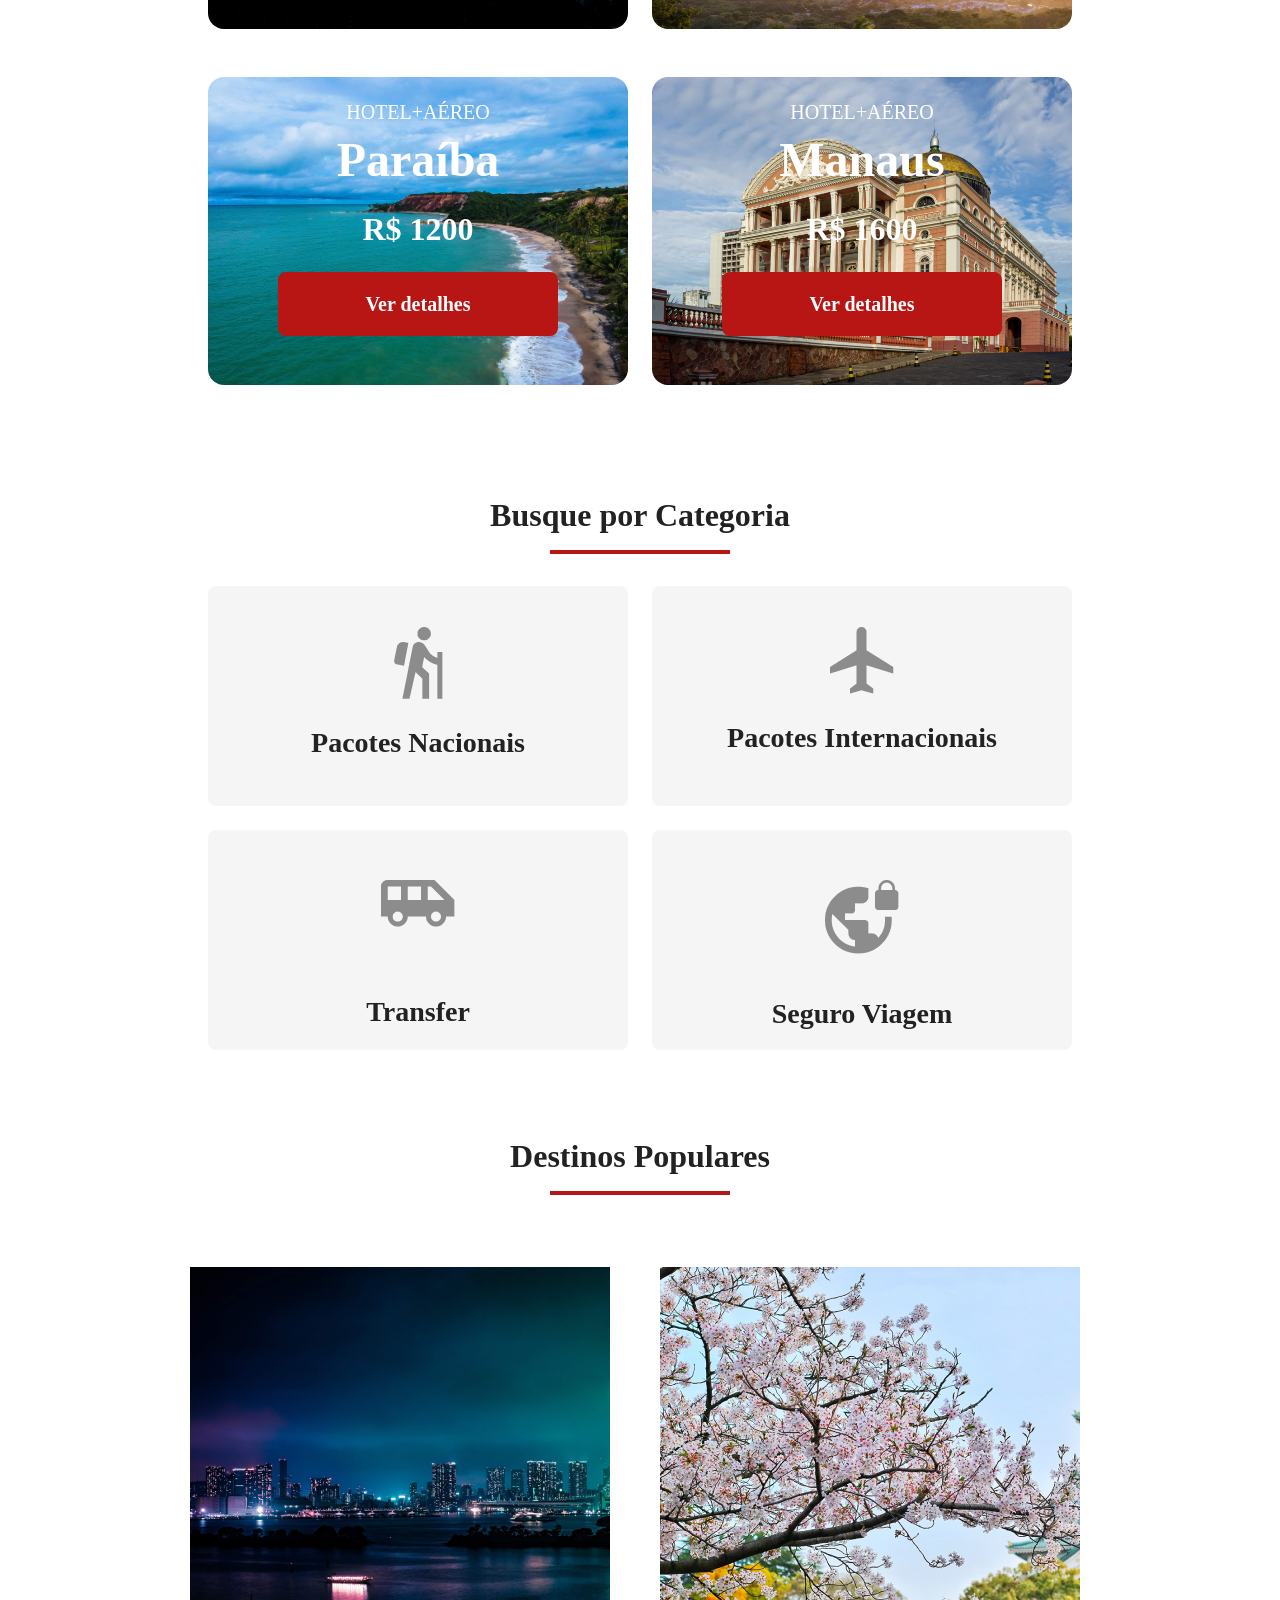
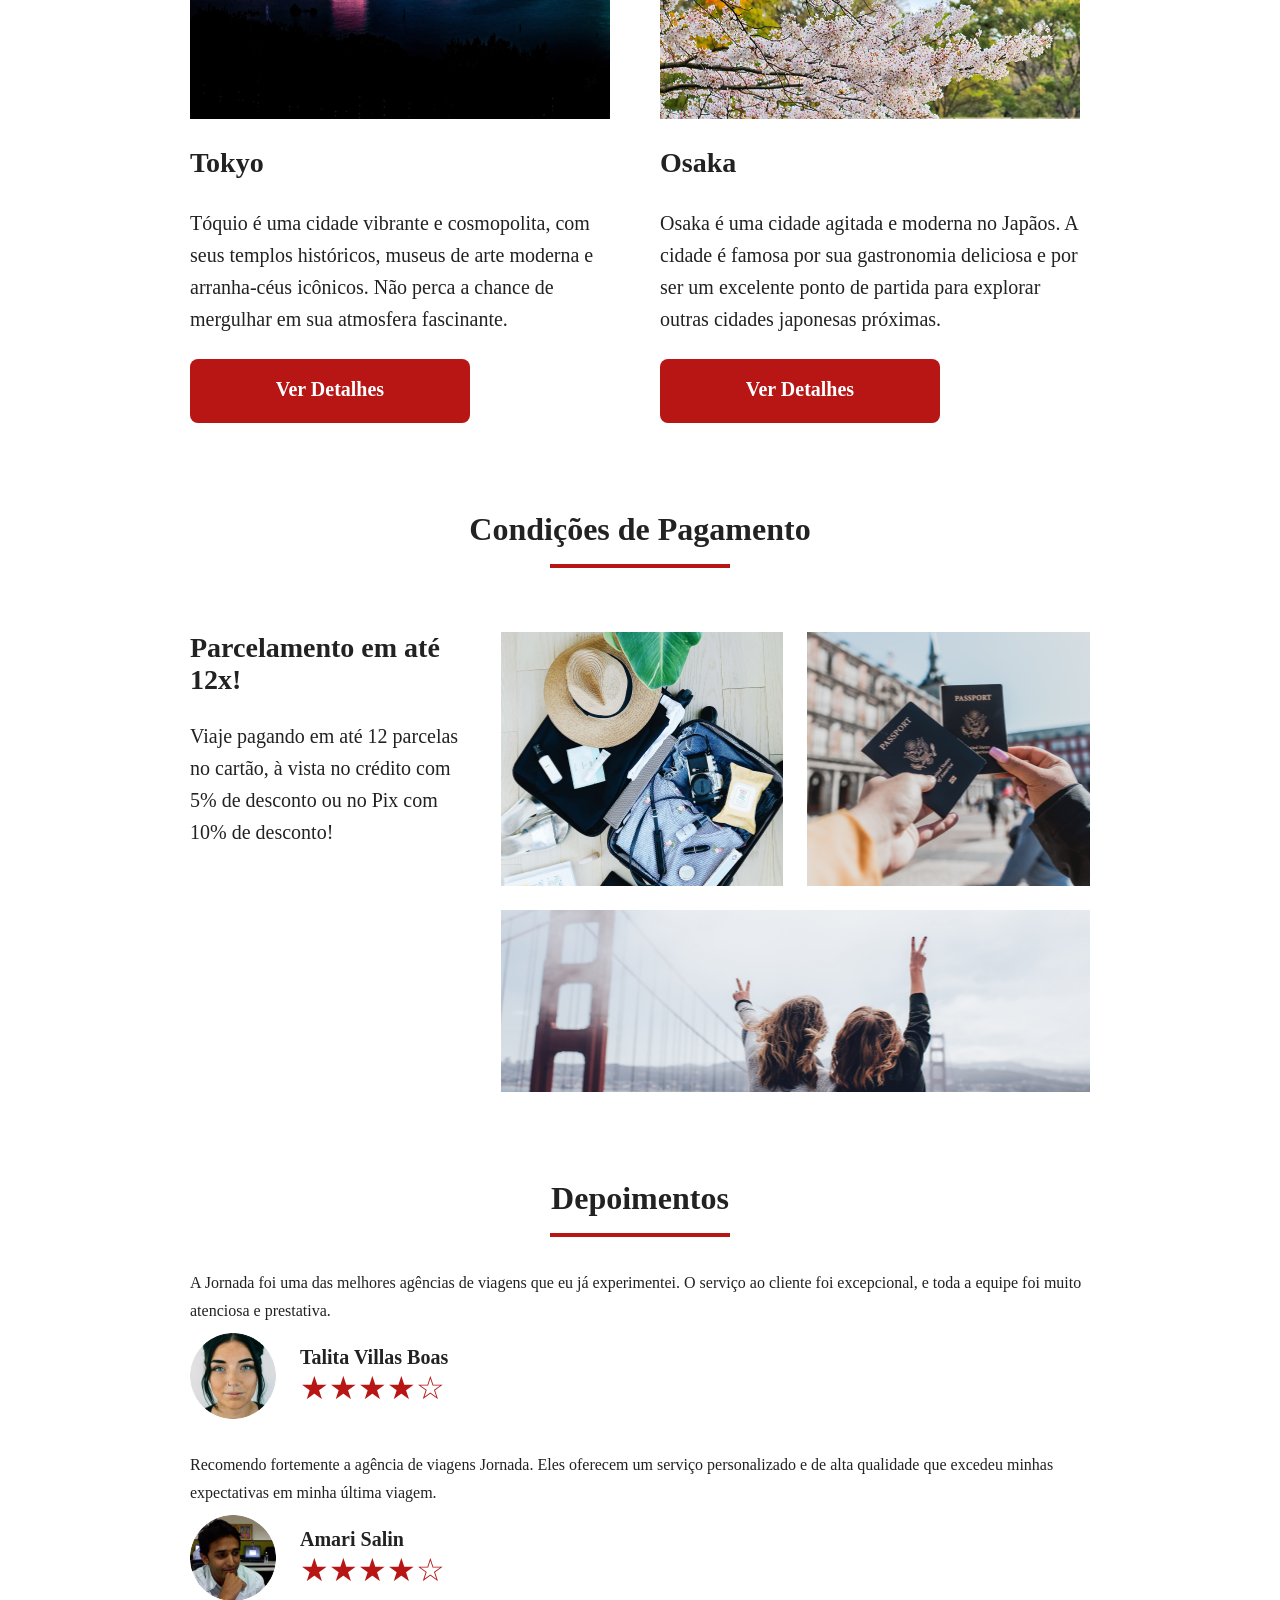
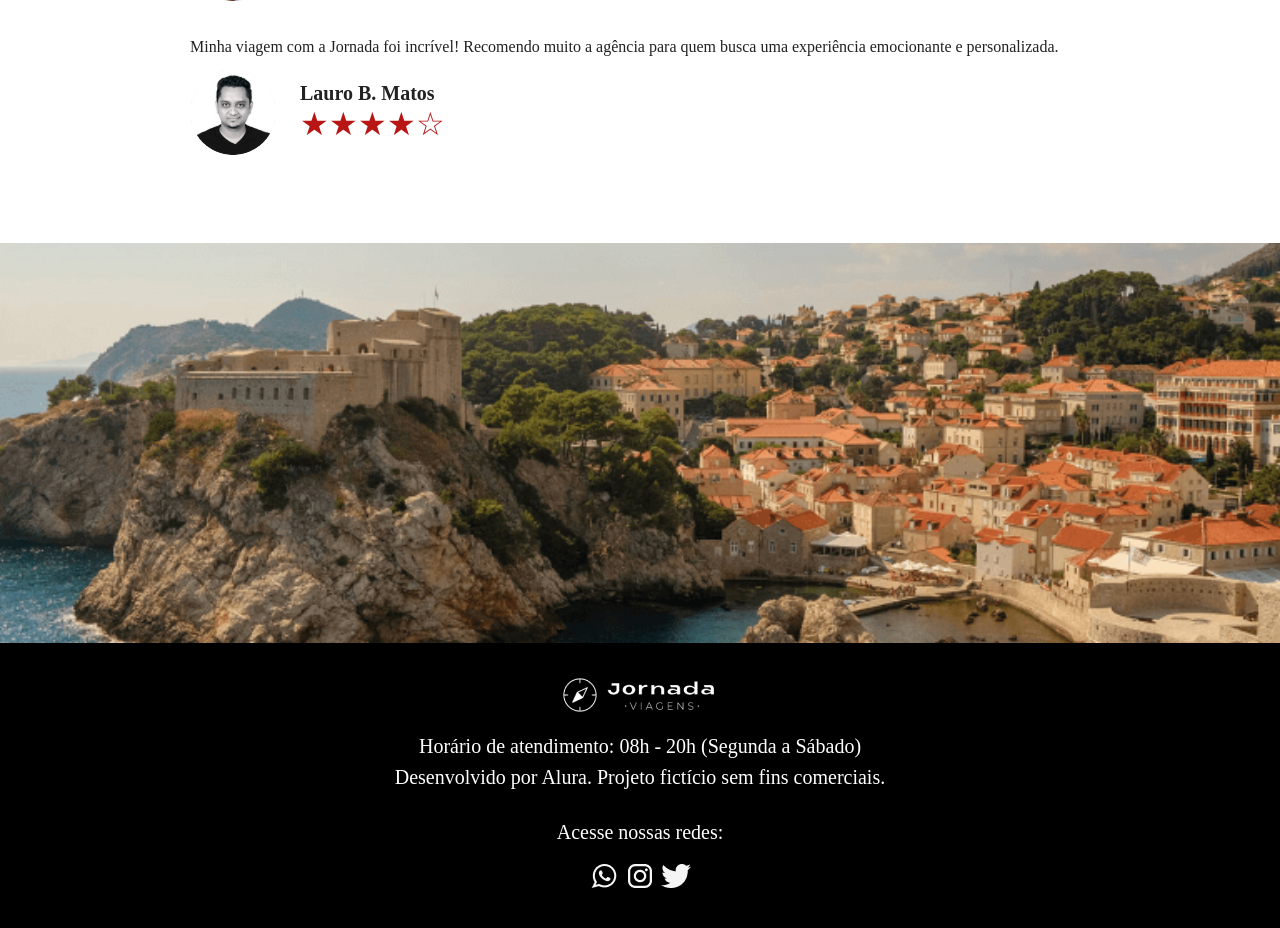
==== commit f8c8b02e: "h4 alterados para h3 e main adicionado envolvendo todo conteudo da pagina" ====
--- a/index.html
+++ b/index.html
@@ -42,235 +42,242 @@
       </nav>
     </div>
   </header>
-  <section class="hero">
-    <div class="imagem-hero"></div>
-    <h2 class="texto-hero">Somos uma agência apaixonada por criar viagens inesquecíveis. Do destino à seleção das
-      atividades, cuidamos de
-      todos os detalhes para que você aproveite ao máximo cada momento da sua jornada!</h2>
-  </section>
-  <section class="ofertas">
-    <div class="titulo-secao">
-      <h2>Ofertas da Semana</h2>
-      <hr class="divisoria">
-    </div>
-    <div class="cards-ofertas">
-      <div class="div-cards">
-        <article class="card japao">
+  <main>
+    <section class="hero">
+      <div class="imagem-hero"></div>
+      <h2 class="texto-hero">Somos uma agência apaixonada por criar viagens inesquecíveis. Do destino à seleção das
+        atividades, cuidamos de
+        todos os detalhes para que você aproveite ao máximo cada momento da sua jornada!</h2>
+    </section>
+    <section class="ofertas">
+      <div class="titulo-secao">
+        <h2>Ofertas da Semana</h2>
+        <hr class="divisoria">
+      </div>
+      <div class="cards-ofertas">
+        <div class="div-cards">
+          <article class="card japao">
+            <header>
+              <p>HOTEL+AÉREO</p>
+              <h3>Japão <br>
+                <span>R$ 4000</span>
+              </h3>
+            </header>
+            <footer>
+              <a href="#" target="_self" title="Ir para página de detalhes do destino" class="botao">Ver detalhes</a>
+            </footer>
+          </article>
+          <article class="card san-andreas">
+            <header>
+              <p>HOTEL+AÉREO</p>
+              <h3>San Andreas <br>
+                <span>R$ 3000</span>
+              </h3>
+            </header>
+            <footer>
+              <a href="#" target="_self" title="Ir para página de detalhes do destino" class="botao">Ver detalhes</a>
+            </footer>
+          </article>
+        </div>
+        <div class="div-cards">
+          <article class="card paraiba">
+            <header>
+              <p>HOTEL+AÉREO</p>
+              <h3>Paraíba <br>
+                <span>R$ 1200</span>
+              </h3>
+            </header>
+            <footer>
+              <a href="#" target="_self" title="Ir para página de detalhes do destino" class="botao">Ver detalhes</a>
+            </footer>
+          </article>
+          <article class="card manaus">
+            <header>
+              <p>HOTEL+AÉREO</p>
+              <h3>Manaus <br>
+                <span>R$ 1600</span>
+              </h3>
+            </header>
+            <footer>
+              <a href="#" target="_self" title="Ir para página de detalhes do destino" class="botao">Ver detalhes</a>
+            </footer>
+          </article>
+        </div>
+      </div>
+    </section>
+    <section class="categorias">
+      <div class="titulo-secao">
+        <h2>Busque por Categoria</h2>
+        <hr class="divisoria">
+      </div>
+      <div class="botoes">
+        <div>
+          <a href="#" target="_self" class="botao-categoria" title="botão de buscar por categoria pacotes nacionais">
+            <article class="artigo">
+              <img src="img/icone-pacotes-nac.png" alt="Ícone de pessoa caminhando">
+              <h3>Pacotes Nacionais</h3>
+            </article>
+          </a>
+          <a href="#" target="_self" class="botao-categoria"
+            title="botão de buscar por categoria pacotes Internacionais">
+            <article class="artigo">
+              <img src="img/icone-pacotes-int.png" alt="Ícone de avião">
+              <h3>Pacotes Internacionais</h3>
+            </article>
+          </a>
+        </div>
+        <div>
+          <a href="#" target="_self" class="botao-categoria" title="botão de buscar por categoria transferências">
+            <article class="artigo linha-unica transfer">
+              <img src="img/icone-transfer.png" alt="Ícone de um carro">
+              <h3>Transfer</h3>
+            </article>
+          </a>
+          <a href="#" target="_self" class="botao-categoria" title="botão de buscar por categoria seguros de viagem">
+            <article class="artigo linha-unica seguro">
+              <img src="img/icone-seguro.png" alt="Ícone de globo com um cadeado acima">
+              <h3>Seguro Viagem</h3>
+            </article>
+          </a>
+        </div>
+      </div>
+    </section>
+    <section class="destinos">
+      <div class="titulo-secao">
+        <h2>Destinos Populares</h2>
+        <hr class="divisoria">
+      </div>
+      <div class="div-linha">
+        <article class="destino-artigos tokyo">
           <header>
-            <p>HOTEL+AÉREO</p>
-            <h3>Japão <br>
-              <span>R$ 4000</span>
-            </h3>
-          </header>
-          <footer>
-            <a href="#" target="_self" title="Ir para página de detalhes do destino" class="botao">Ver detalhes</a>
-          </footer>
-        </article>
-        <article class="card san-andreas">
+            <div class="imagem-destino primeiro"></div>
+            <h3 class="titulo-conteudo">Tokyo</h3>
+          </header>
+          <p class="texto-conteudo">
+            Tóquio é uma cidade vibrante e cosmopolita, com seus templos históricos, museus de arte moderna e
+            arranha-céus
+            icônicos. Não perca a chance de mergulhar em sua atmosfera fascinante.
+          </p>
+          <footer class="footer-destino">
+            <a href="#" target="_self" title="Ver detalhes do destino Tóquio" class="botao">Ver Detalhes</a>
+          </footer>
+        </article>
+        <article class="destino-artigos osaka">
           <header>
-            <p>HOTEL+AÉREO</p>
-            <h3>San Andreas <br>
-              <span>R$ 3000</span>
-            </h3>
-          </header>
-          <footer>
-            <a href="#" target="_self" title="Ir para página de detalhes do destino" class="botao">Ver detalhes</a>
-          </footer>
-        </article>
-      </div>
-      <div class="div-cards">
-        <article class="card paraiba">
-          <header>
-            <p>HOTEL+AÉREO</p>
-            <h3>Paraíba <br>
-              <span>R$ 1200</span>
-            </h3>
-          </header>
-          <footer>
-            <a href="#" target="_self" title="Ir para página de detalhes do destino" class="botao">Ver detalhes</a>
-          </footer>
-        </article>
-        <article class="card manaus">
-          <header>
-            <p>HOTEL+AÉREO</p>
-            <h3>Manaus <br>
-              <span>R$ 1600</span>
-            </h3>
-          </header>
-          <footer>
-            <a href="#" target="_self" title="Ir para página de detalhes do destino" class="botao">Ver detalhes</a>
-          </footer>
-        </article>
-      </div>
-    </div>
-  </section>
-  <section class="categorias">
-    <div class="titulo-secao">
-      <h2>Busque por Categoria</h2>
-      <hr class="divisoria">
-    </div>
-    <div class="botoes">
-      <div>
-        <a href="#" target="_self" class="botao-categoria" title="botão de buscar por categoria pacotes nacionais">
-          <article class="artigo">
-            <img src="img/icone-pacotes-nac.png" alt="Ícone de pessoa caminhando">
-            <h3>Pacotes Nacionais</h3>
-          </article>
-        </a>
-        <a href="#" target="_self" class="botao-categoria" title="botão de buscar por categoria pacotes Internacionais">
-          <article class="artigo">
-            <img src="img/icone-pacotes-int.png" alt="Ícone de avião">
-            <h3>Pacotes Internacionais</h3>
-          </article>
-        </a>
-      </div>
-      <div>
-        <a href="#" target="_self" class="botao-categoria" title="botão de buscar por categoria transferências">
-          <article class="artigo linha-unica transfer">
-            <img src="img/icone-transfer.png" alt="Ícone de um carro">
-            <h3>Transfer</h3>
-          </article>
-        </a>
-        <a href="#" target="_self" class="botao-categoria" title="botão de buscar por categoria seguros de viagem">
-          <article class="artigo linha-unica seguro">
-            <img src="img/icone-seguro.png" alt="Ícone de globo com um cadeado acima">
-            <h3>Seguro Viagem</h3>
-          </article>
-        </a>
-      </div>
-    </div>
-  </section>
-  <section class="destinos">
-    <div class="titulo-secao">
-      <h2>Destinos Populares</h2>
-      <hr class="divisoria">
-    </div>
-    <div class="div-linha">
-      <article class="destino-artigos tokyo">
-        <header>
-          <div class="imagem-destino primeiro"></div>
-          <h4 class="titulo-conteudo">Tokyo</h4>
-        </header>
-        <p class="texto-conteudo">
-          Tóquio é uma cidade vibrante e cosmopolita, com seus templos históricos, museus de arte moderna e arranha-céus
-          icônicos. Não perca a chance de mergulhar em sua atmosfera fascinante.
-        </p>
-        <footer class="footer-destino">
-          <a href="#" target="_self" title="Ver detalhes do destino Tóquio" class="botao">Ver Detalhes</a>
-        </footer>
+            <div class="imagem-destino segundo"></div>
+            <h3 class="titulo-conteudo">Osaka</h3>
+          </header>
+          <p class="texto-conteudo">
+            Osaka é uma cidade agitada e moderna no Japãos. A cidade é famosa por sua gastronomia deliciosa e por ser um
+            excelente ponto de partida para explorar outras cidades japonesas próximas.
+          </p>
+          <footer class="footer-destino">
+            <a href="#" target="_self" title="Ver detalhes do destino Osaka" class="botao">Ver Detalhes</a>
+          </footer>
+        </article>
+      </div>
+    </section>
+    <section class="pagamentos">
+      <div class="titulo-secao">
+        <h2>Condições de Pagamento</h2>
+        <hr class="divisoria">
+      </div>
+      <div class="conteudo-secao">
+        <div class="container-flex">
+          <div class="conteudo-texto">
+            <article>
+              <h3 class="titulo-conteudo">Parcelamento em até 12x!</h3>
+              <p class="texto-conteudo">Viaje pagando em até 12 parcelas no cartão, à vista no crédito com 5% de
+                desconto
+                ou
+                no Pix com 10% de
+                desconto! </p>
+            </article>
+          </div>
+          <div class="conteudo-imagem">
+            <div class="imagem mala"></div>
+            <div class="imagem passaporte"></div>
+            <div class="imagem pessoas"></div>
+          </div>
+        </div>
+      </div>
+    </section>
+    <section class="depoimentos">
+      <div class="titulo-secao">
+        <h2>Depoimentos</h2>
+        <hr class="divisoria">
+      </div>
+      <div class="div-flex">
+        <article class="comentarios">
+          <header class="comentario-cliente">
+            <p class="testemunho">A Jornada foi uma das melhores agências de viagens que eu já experimentei. O serviço
+              ao
+              cliente foi
+              excepcional, e toda a equipe foi muito atenciosa e prestativa.</p>
+          </header>
+          <footer class="perfil">
+            <img src="img/foto-usuario-1.png" alt="Imagem de perfil d cliente ">
+            <div>
+              <h3 class="usuario-nome">Talita Villas Boas</h3>
+              <div class="nota">
+                <span>&#9733;&#9733;&#9733;&#9733;&#9734;</span>
+              </div>
+            </div>
+          </footer>
+        </article>
+        <article class="comentarios meio">
+          <header class="comentario-cliente">
+            <p class="testemunho">Recomendo fortemente a agência de viagens Jornada. Eles oferecem um serviço
+              personalizado
+              e de alta qualidade que excedeu minhas expectativas em minha última viagem.</p>
+          </header>
+          <footer class="perfil">
+            <img src="img/foto-usuario-2.png" alt="Imagem de perfil d cliente ">
+            <div>
+              <h3 class="usuario-nome">Amari Salin</h3>
+              <div class="nota">
+                <span>&#9733;&#9733;&#9733;&#9733;&#9734;</span>
+              </div>
+            </div>
+          </footer>
+        </article>
+        <article class="comentarios">
+          <header class="comentario-cliente">
+            <p class="testemunho">Minha viagem com a Jornada foi incrível! Recomendo muito a agência para quem busca uma
+              experiência emocionante e personalizada.</p>
+          </header>
+          <footer class="perfil">
+            <img src="img/foto-usuario-3.png" alt="Imagem de perfil d cliente ">
+            <div>
+              <h3 class="usuario-nome">Lauro B. Matos</h3>
+              <div class="nota">
+                <span>&#9733;&#9733;&#9733;&#9733;&#9734;</span>
+              </div>
+            </div>
+      </div>
+      </footer>
       </article>
-      <article class="destino-artigos osaka">
-        <header>
-          <div class="imagem-destino segundo"></div>
-          <h4 class="titulo-conteudo">Osaka</h4>
-        </header>
-        <p class="texto-conteudo">
-          Osaka é uma cidade agitada e moderna no Japãos. A cidade é famosa por sua gastronomia deliciosa e por ser um
-          excelente ponto de partida para explorar outras cidades japonesas próximas.
-        </p>
-        <footer class="footer-destino">
-          <a href="#" target="_self" title="Ver detalhes do destino Osaka" class="botao">Ver Detalhes</a>
-        </footer>
-      </article>
-    </div>
-  </section>
-  <section class="pagamentos">
-    <div class="titulo-secao">
-      <h2>Condições de Pagamento</h2>
-      <hr class="divisoria">
-    </div>
-    <div class="conteudo-secao">
-      <div class="container-flex">
-        <div class="conteudo-texto">
-          <article>
-            <h3 class="titulo-conteudo">Parcelamento em até 12x!</h3>
-            <p class="texto-conteudo">Viaje pagando em até 12 parcelas no cartão, à vista no crédito com 5% de desconto
-              ou
-              no Pix com 10% de
-              desconto! </p>
-          </article>
-        </div>
-        <div class="conteudo-imagem">
-          <div class="imagem mala"></div>
-          <div class="imagem passaporte"></div>
-          <div class="imagem pessoas"></div>
-        </div>
-      </div>
-    </div>
-  </section>
-  <section class="depoimentos">
-    <div class="titulo-secao">
-      <h2>Depoimentos</h2>
-      <hr class="divisoria">
-    </div>
-    <div class="div-flex">
-      <article class="comentarios">
-        <header class="comentario-cliente">
-          <p class="testemunho">A Jornada foi uma das melhores agências de viagens que eu já experimentei. O serviço ao
-            cliente foi
-            excepcional, e toda a equipe foi muito atenciosa e prestativa.</p>
-        </header>
-        <footer class="perfil">
-          <img src="img/foto-usuario-1.png" alt="Imagem de perfil d cliente ">
-          <div>
-            <h4 class="usuario-nome">Talita Villas Boas</h4>
-            <div class="nota">
-              <span>&#9733;&#9733;&#9733;&#9733;&#9734;</span>
-            </div>
-          </div>
-        </footer>
-      </article>
-      <article class="comentarios meio">
-        <header class="comentario-cliente">
-          <p class="testemunho">Recomendo fortemente a agência de viagens Jornada. Eles oferecem um serviço
-            personalizado
-            e de alta qualidade que excedeu minhas expectativas em minha última viagem.</p>
-        </header>
-        <footer class="perfil">
-          <img src="img/foto-usuario-2.png" alt="Imagem de perfil d cliente ">
-          <div>
-            <h4 class="usuario-nome">Amari Salin</h4>
-            <div class="nota">
-              <span>&#9733;&#9733;&#9733;&#9733;&#9734;</span>
-            </div>
-          </div>
-        </footer>
-      </article>
-      <article class="comentarios">
-        <header class="comentario-cliente">
-          <p class="testemunho">Minha viagem com a Jornada foi incrível! Recomendo muito a agência para quem busca uma
-            experiência emocionante e personalizada.</p>
-        </header>
-        <footer class="perfil">
-          <img src="img/foto-usuario-3.png" alt="Imagem de perfil d cliente ">
-          <div>
-            <h4 class="usuario-nome">Lauro B. Matos</h4>
-            <div class="nota">
-              <span>&#9733;&#9733;&#9733;&#9733;&#9734;</span>
-            </div>
-          </div>
-    </div>
-    </footer>
-    </article>
-  </section>
+    </section>
+  </main>
   <footer>
     <div class="banner-rodape"></div>
-    <div class="rodape">
+    <div class="main-rodape">
       <div class="div-horario">
-        <img class="logo-rodape" src="img/Logo-branco-com-tagline-p.png" alt="Logo da Jornada Viagens">
+        <img class="logo-rodape" src="img/Logo-branco-com-tagline-p.png" alt="Logo da Jornada Viagens"
+          title="Acesse a página principal do Jornada Viagens">
         <p class="texto-rodape horario">Horário de atendimento: 08h - 20h (Segunda a Sábado)</p>
         <p class="texto-rodape alura">Desenvolvido por Alura. Projeto fictício sem fins comerciais.</p>
       </div>
       <div>
         <p class="texto-rodape redes">Acesse nossas redes:</p>
-        <a class="link-redes" href="#" target="_self" title="Rede social Whatsapp">
-          <img src="img/Whatsapp.png" alt="Ícone do Whatsapp">
+        <a class="link-redes" href="#" target="_self" title="Acesse o da Whatsapp jornada viagens">
+          <img src="img/Whatsapp.png" alt="Ícone do Whatsapp na cor branca">
         </a>
-        <a class="link-redes" href="#" target="_self" title="Rede social Instagram">
-          <img src="img/Instragam.png" alt="Ícone do Insatgram">
+        <a class="link-redes" href="#" target="_self" title="Acesse o da Instagram jornada viagens">
+          <img src="img/Instragam.png" alt="Ícone do Insatgram na cor branca">
         </a>
-        <a class="link-redes" href="#" target="_self" title="Rede social Twitter">
-          <img src="img/Twiter.png" alt="Ícone do Twitter">
+        <a class="link-redes" href="#" target="_self" title="Acesse o da Twitter jornada viagens">
+          <img src="img/Twiter.png" alt="Ícone do Twitter na cor branca">
         </a>
       </div>
     </div>
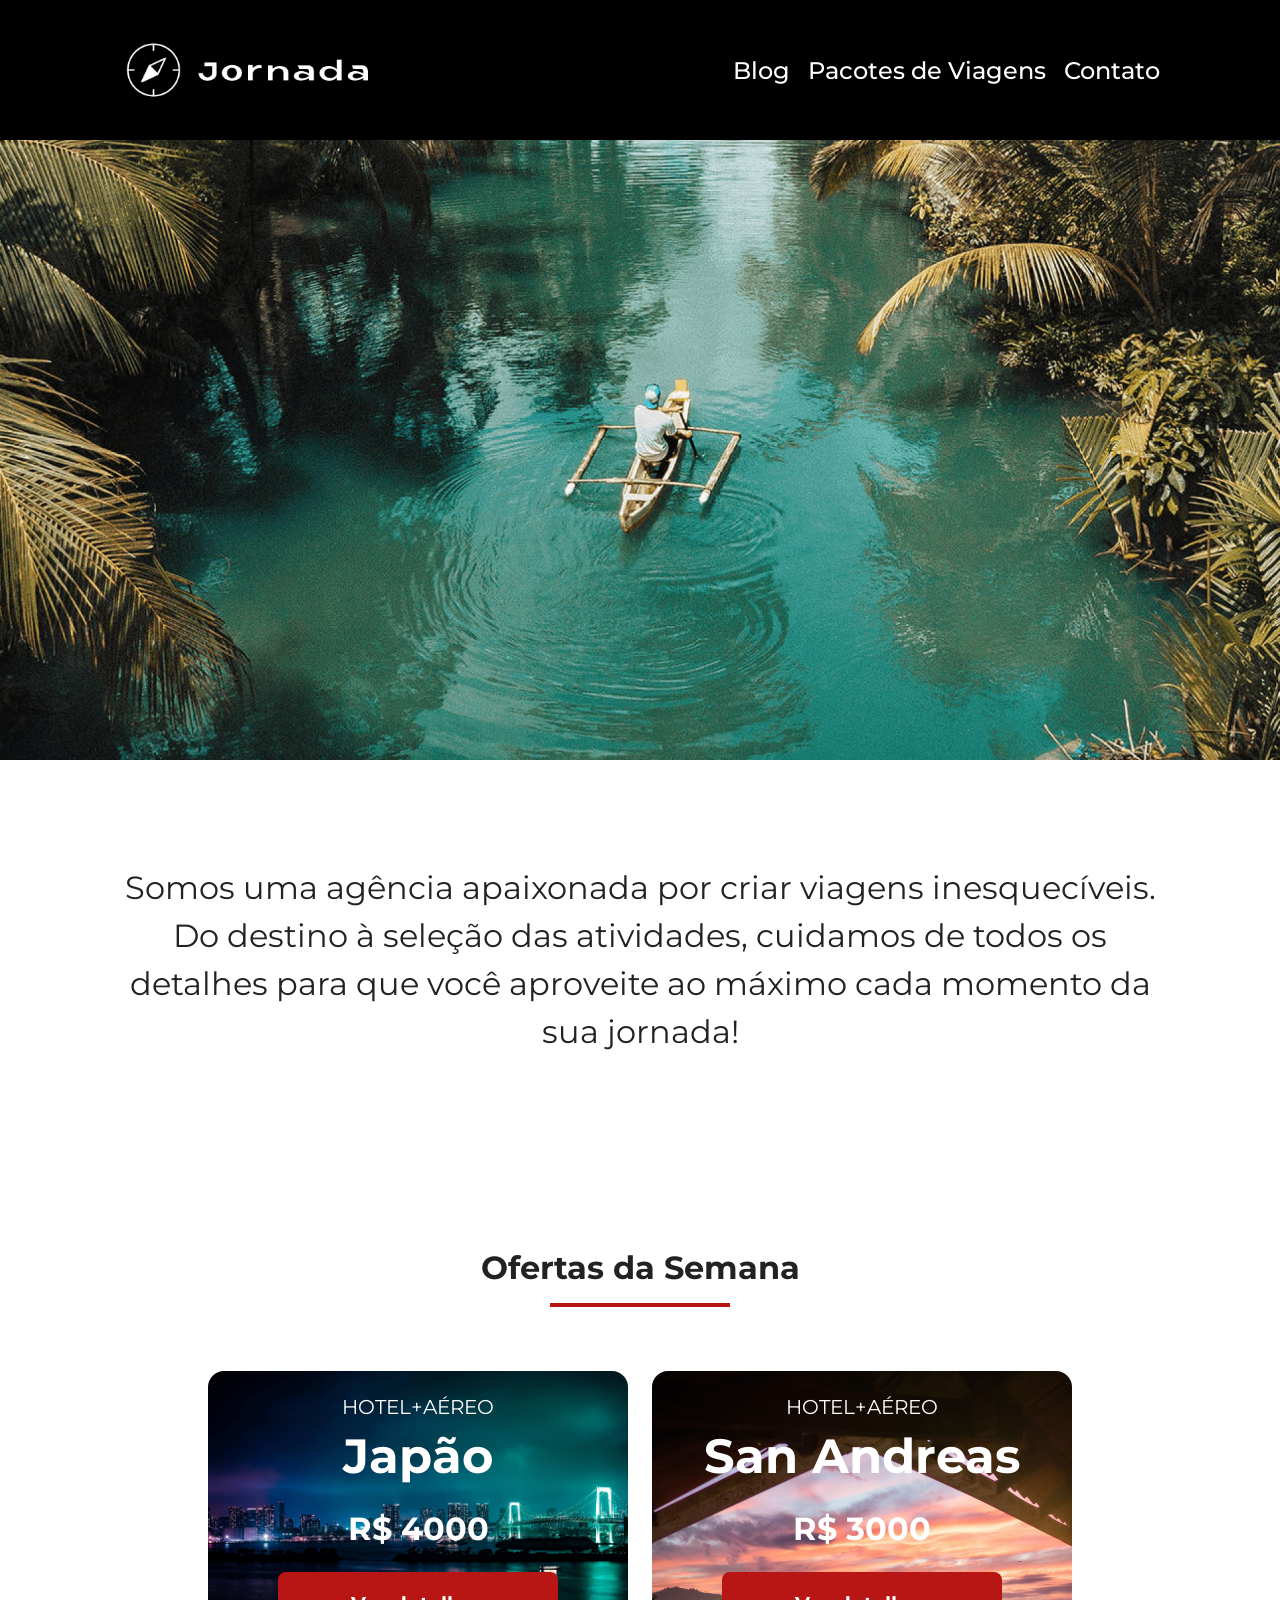
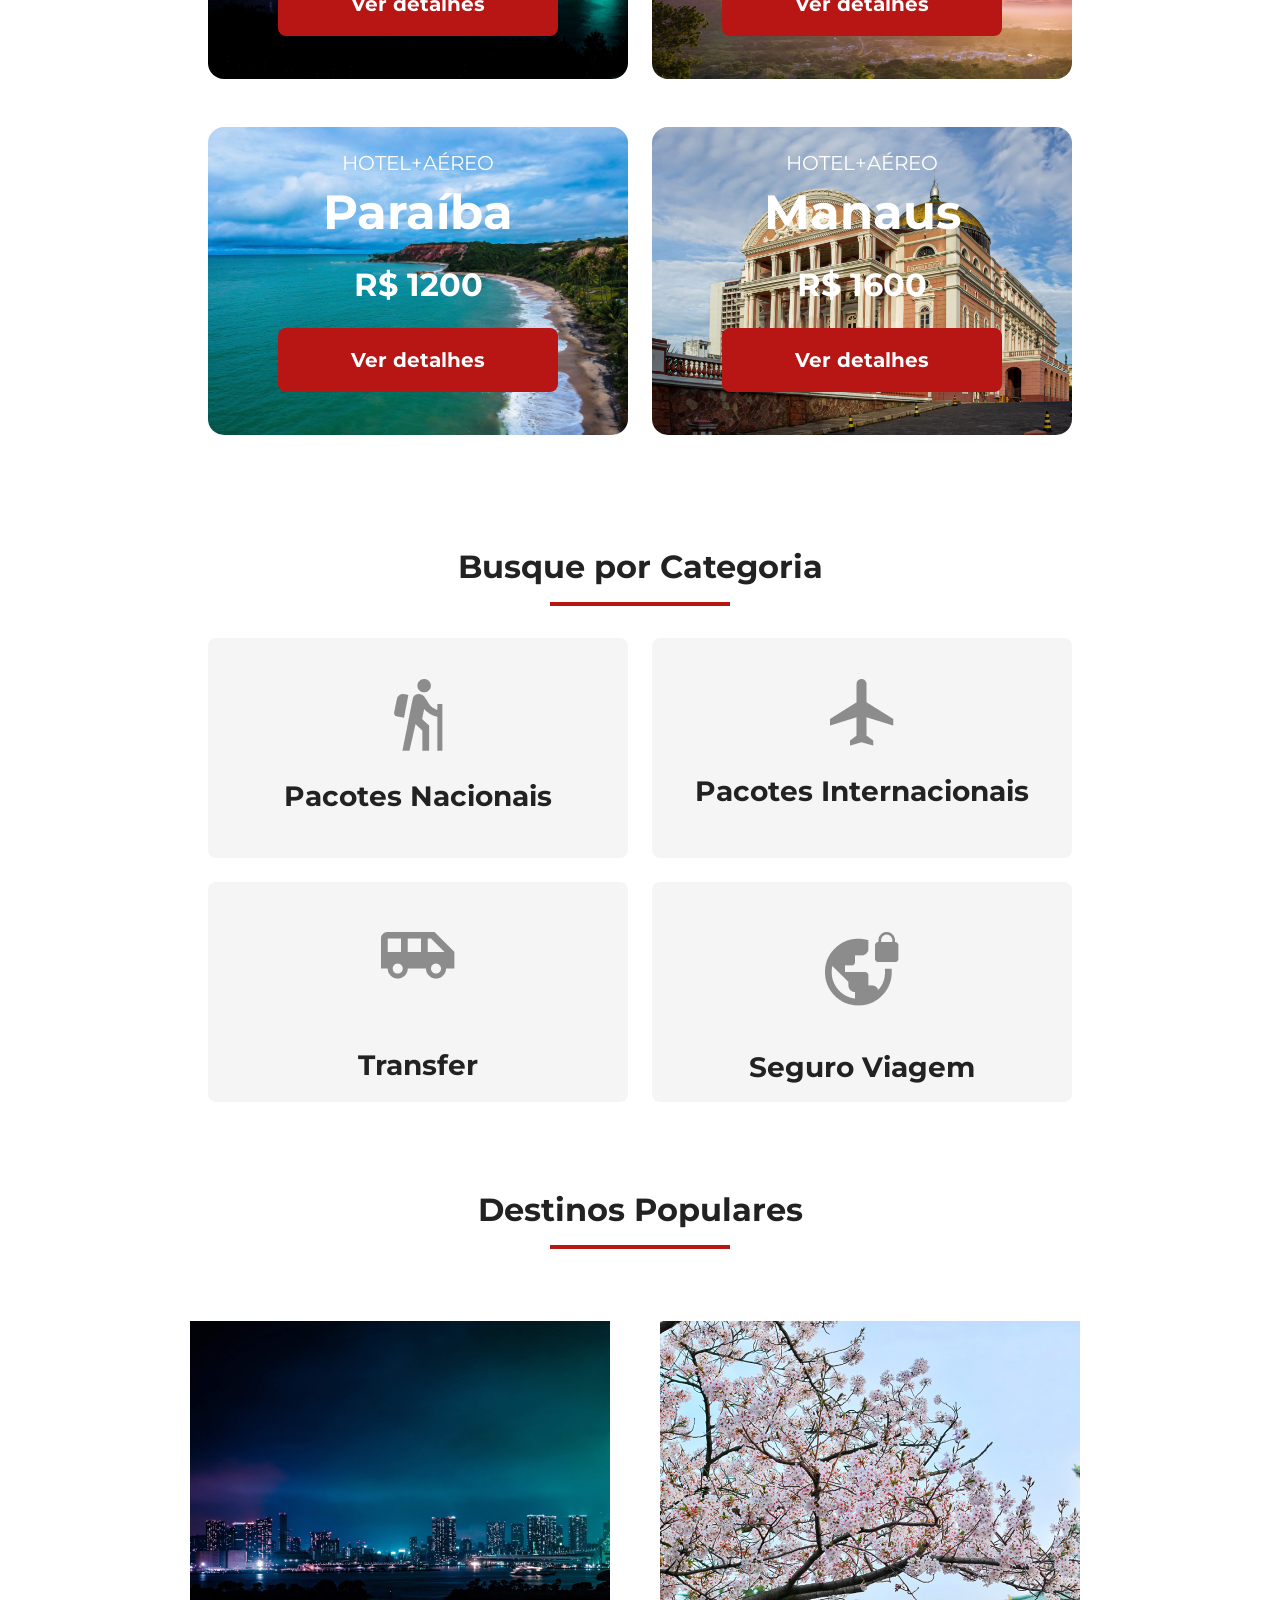
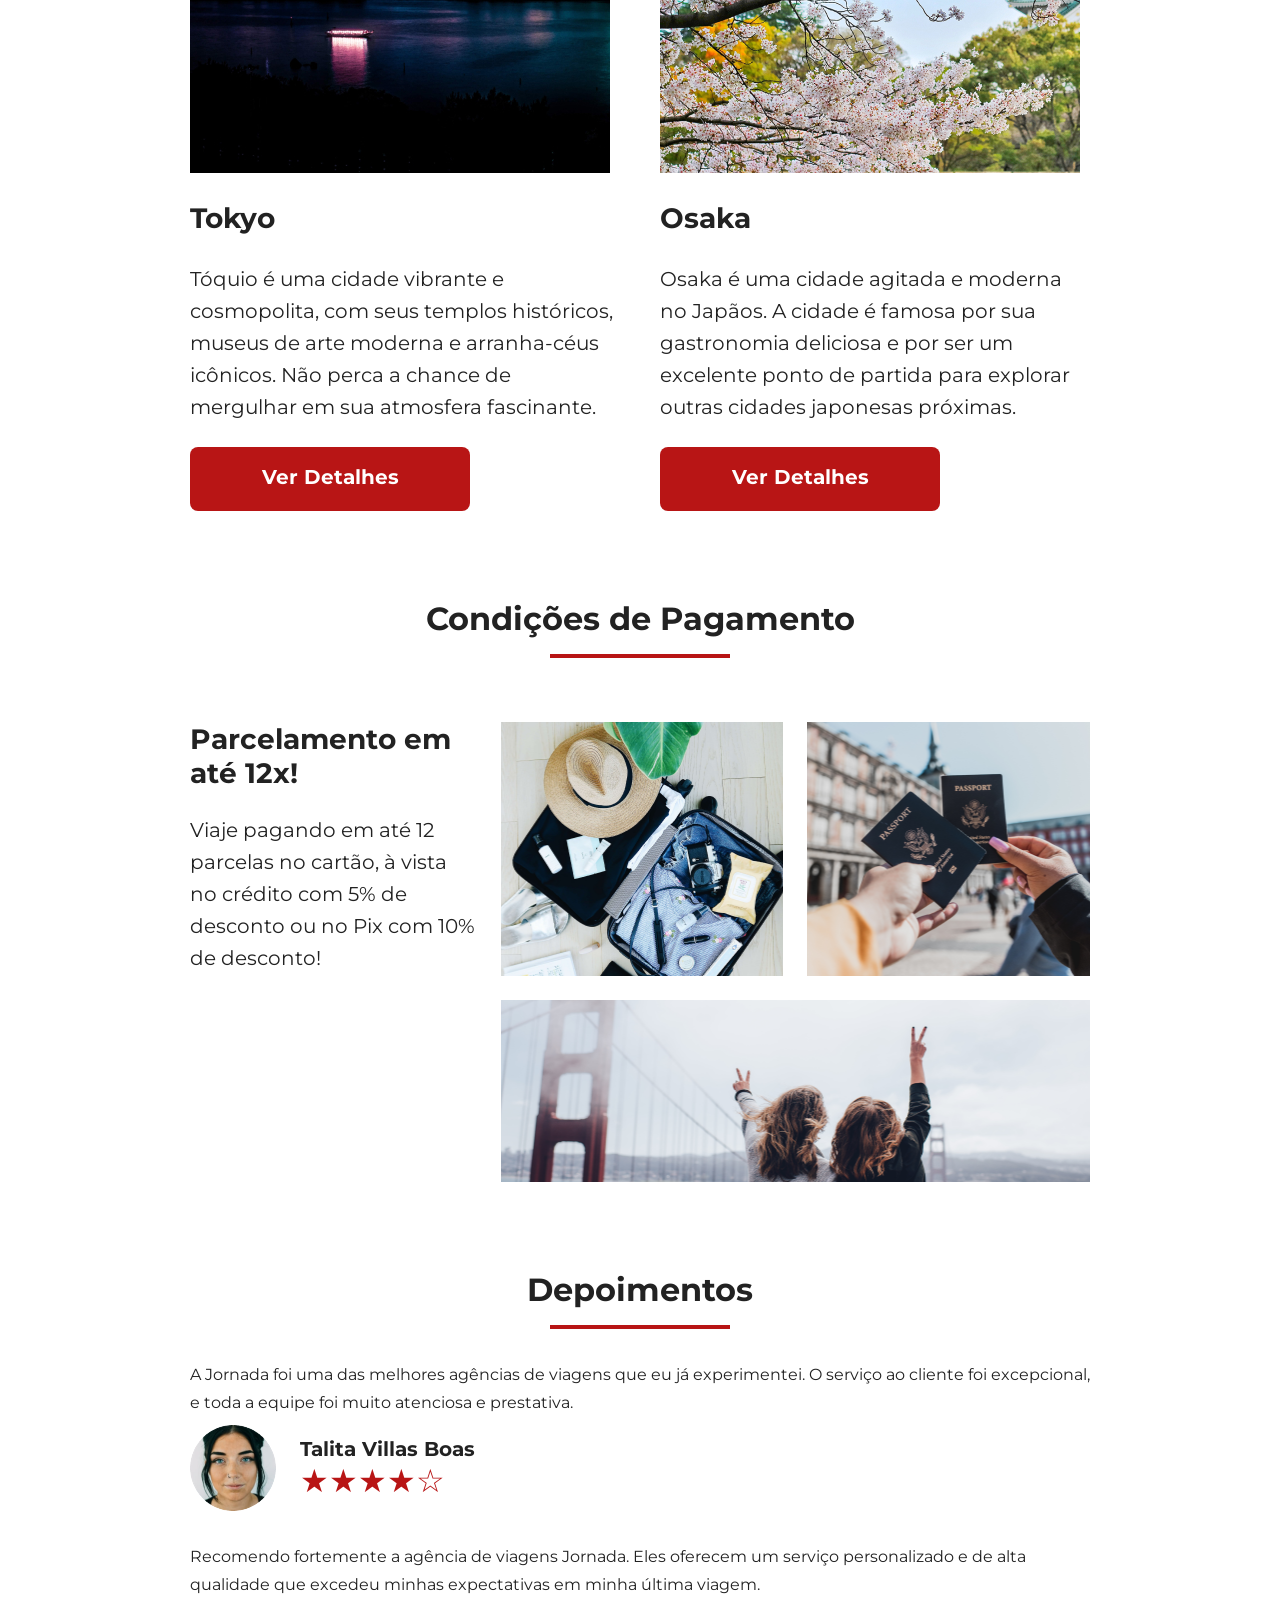
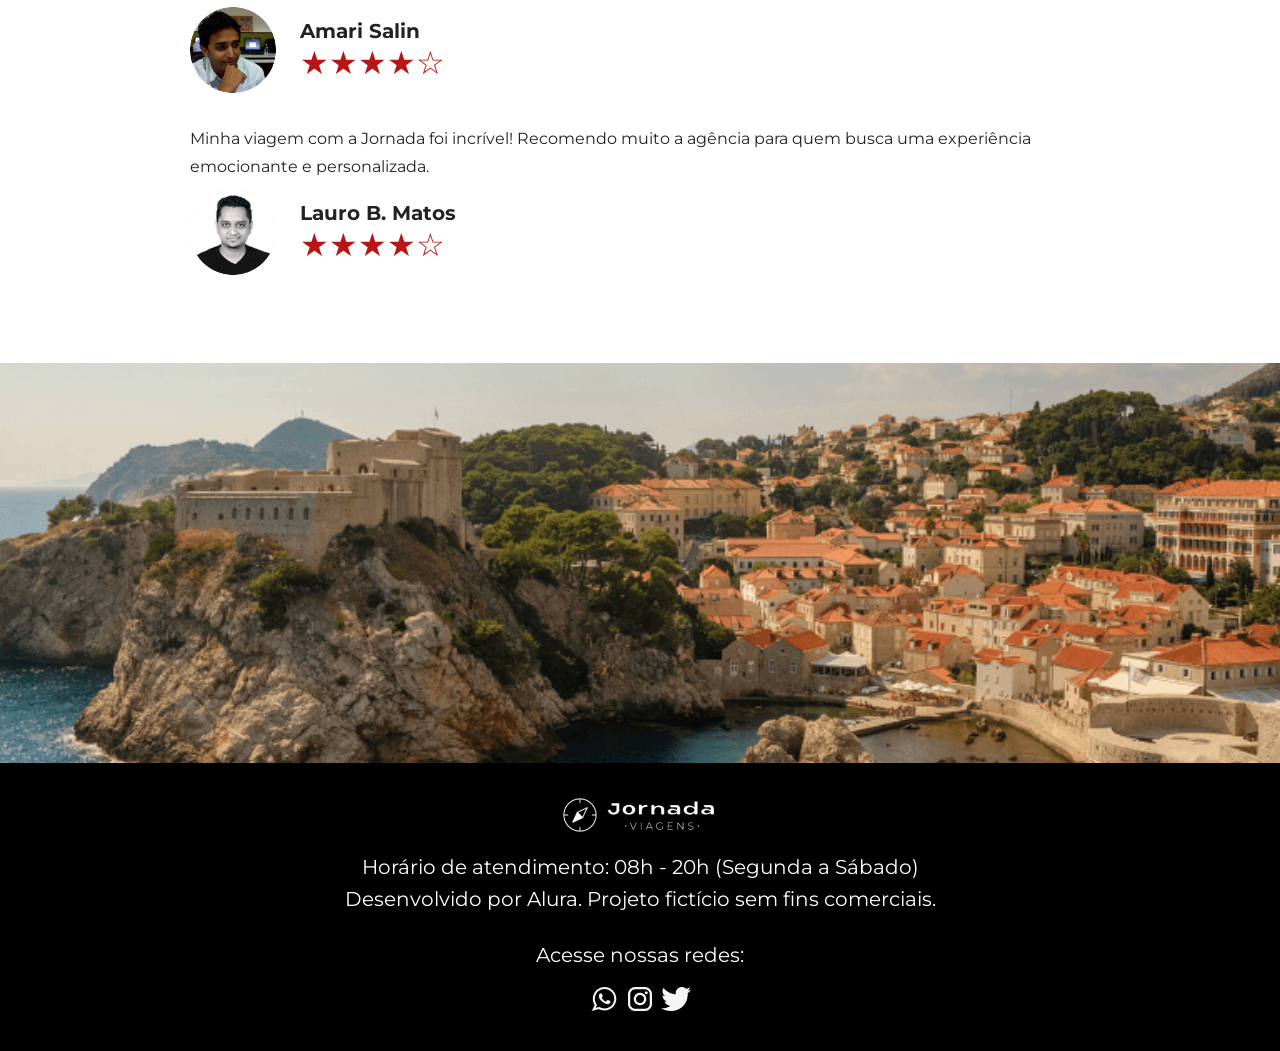
==== commit f49414eb: "Adiciona metatag para imagens no compartilhamento em redes sociais, corrige caminho da fonte" ====
--- a/index.html
+++ b/index.html
@@ -10,6 +10,7 @@
   <meta name="og:description" content="Jornada Viagens,uma agência apaixonada por criar viagens inesquecíveis" />
   <meta type="og:type" content="website" />
   <meta name="og:url" content="https://vgs-profissional.github.io/jornada-viagens/" />
+  <meta property="og:image" content="https://vgs-profissional.github.io/jornada-viagens/img/hero_desktop.png">
 
   <link rel="stylesheet" href="css/style.css" />
   <link rel="shortcut icon" href="./favicon.png" type="image/x-icon">
